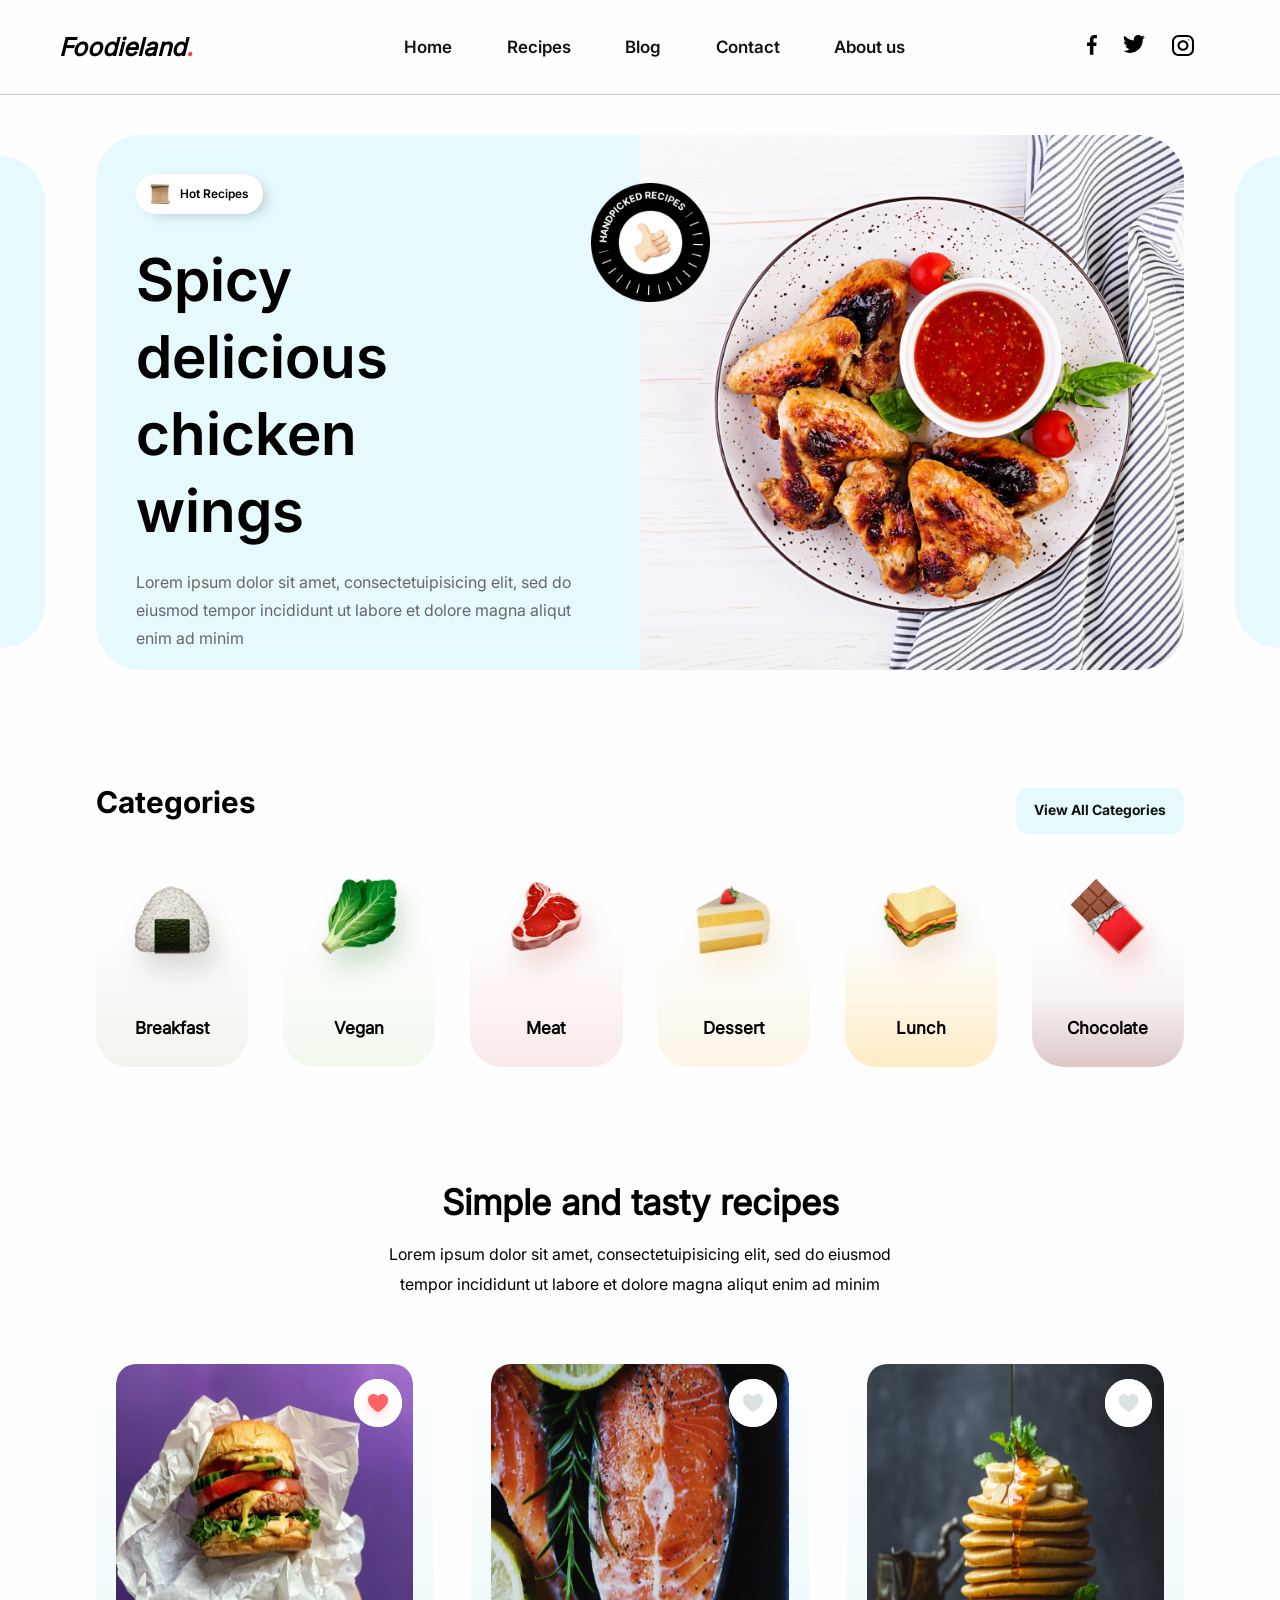
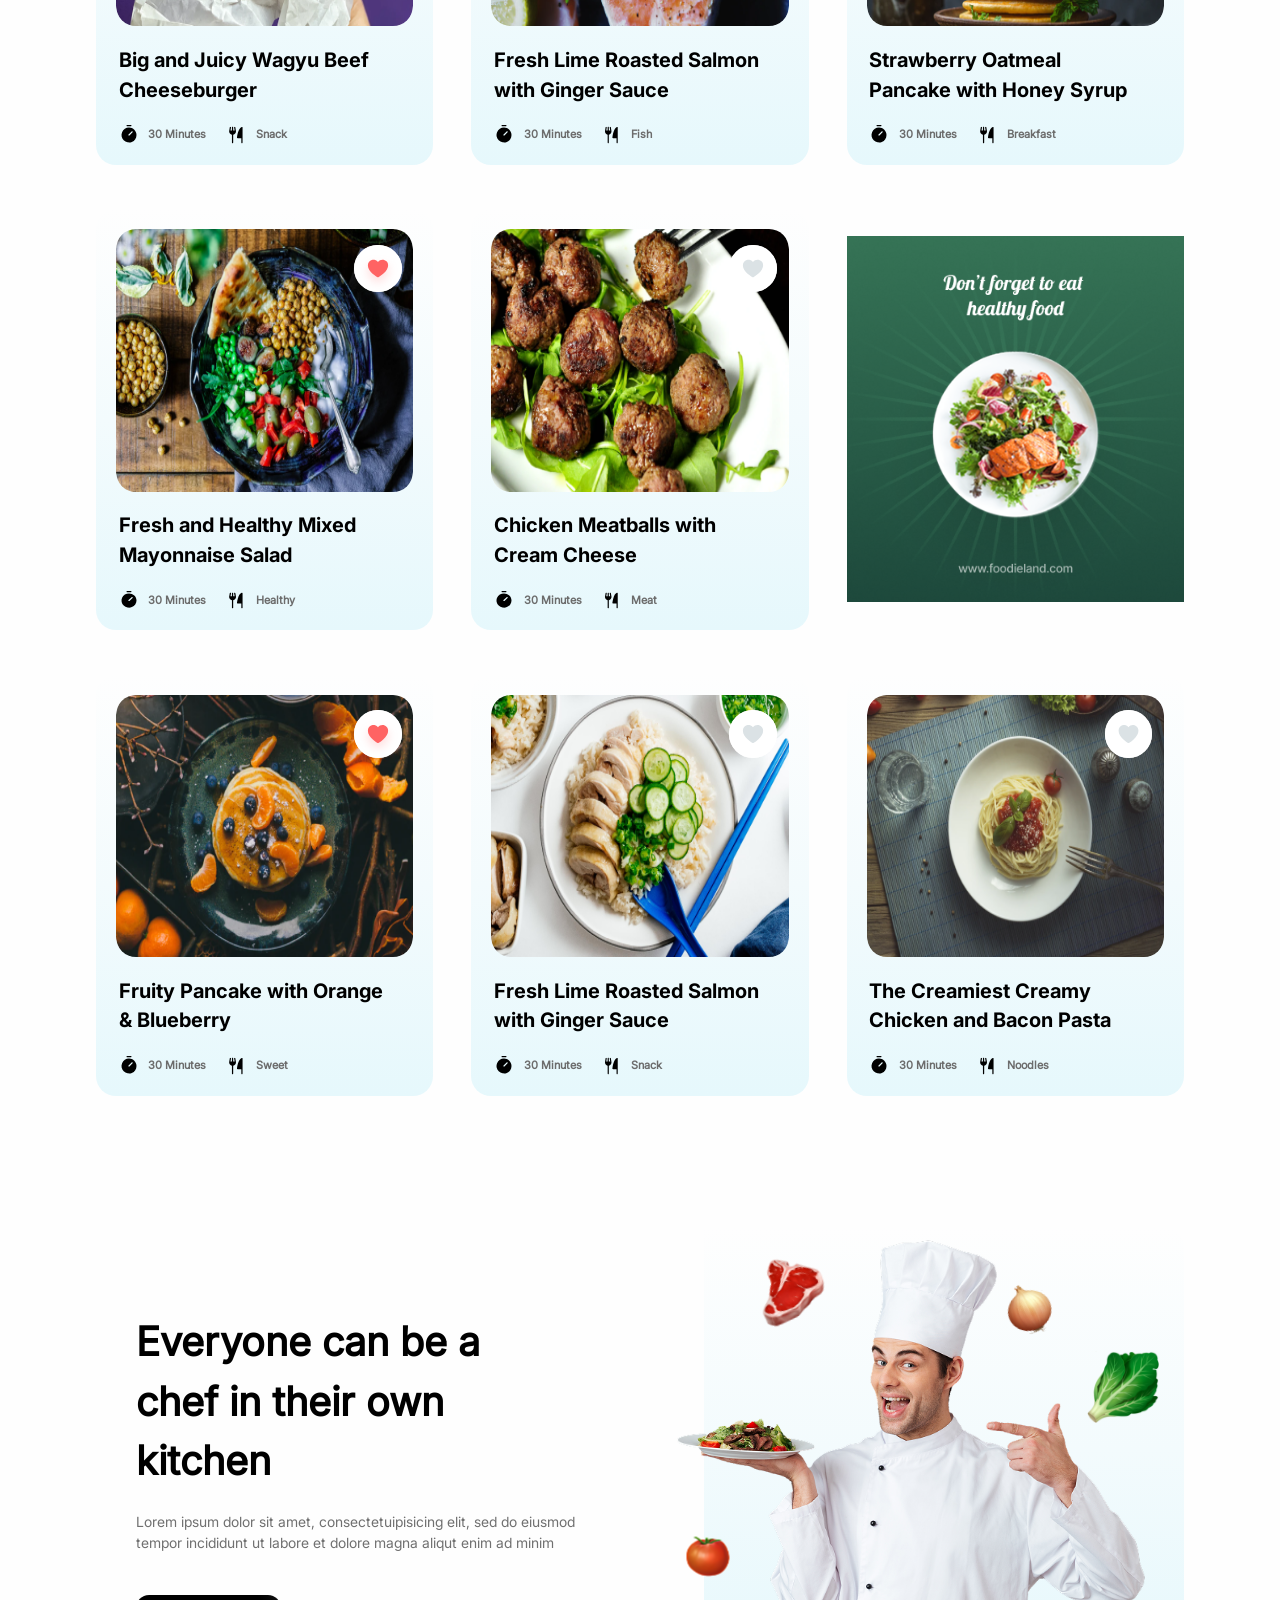
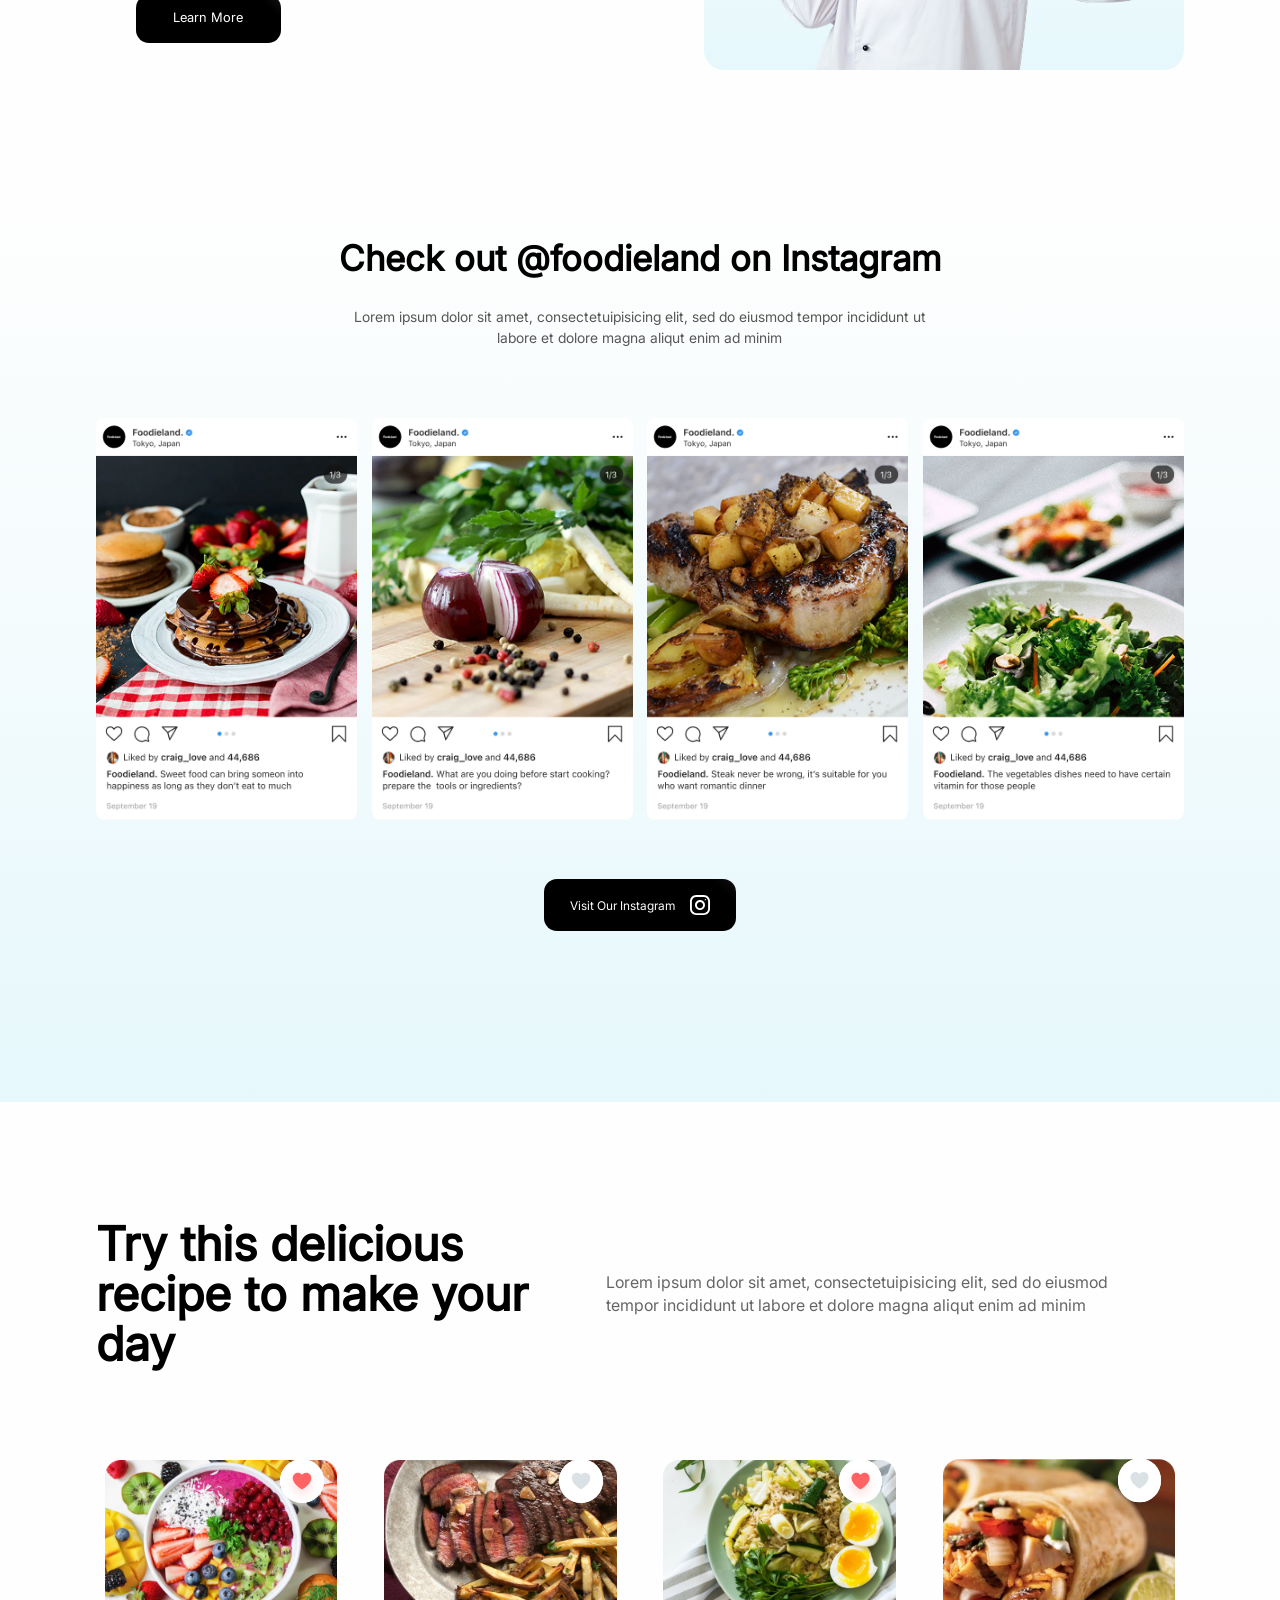
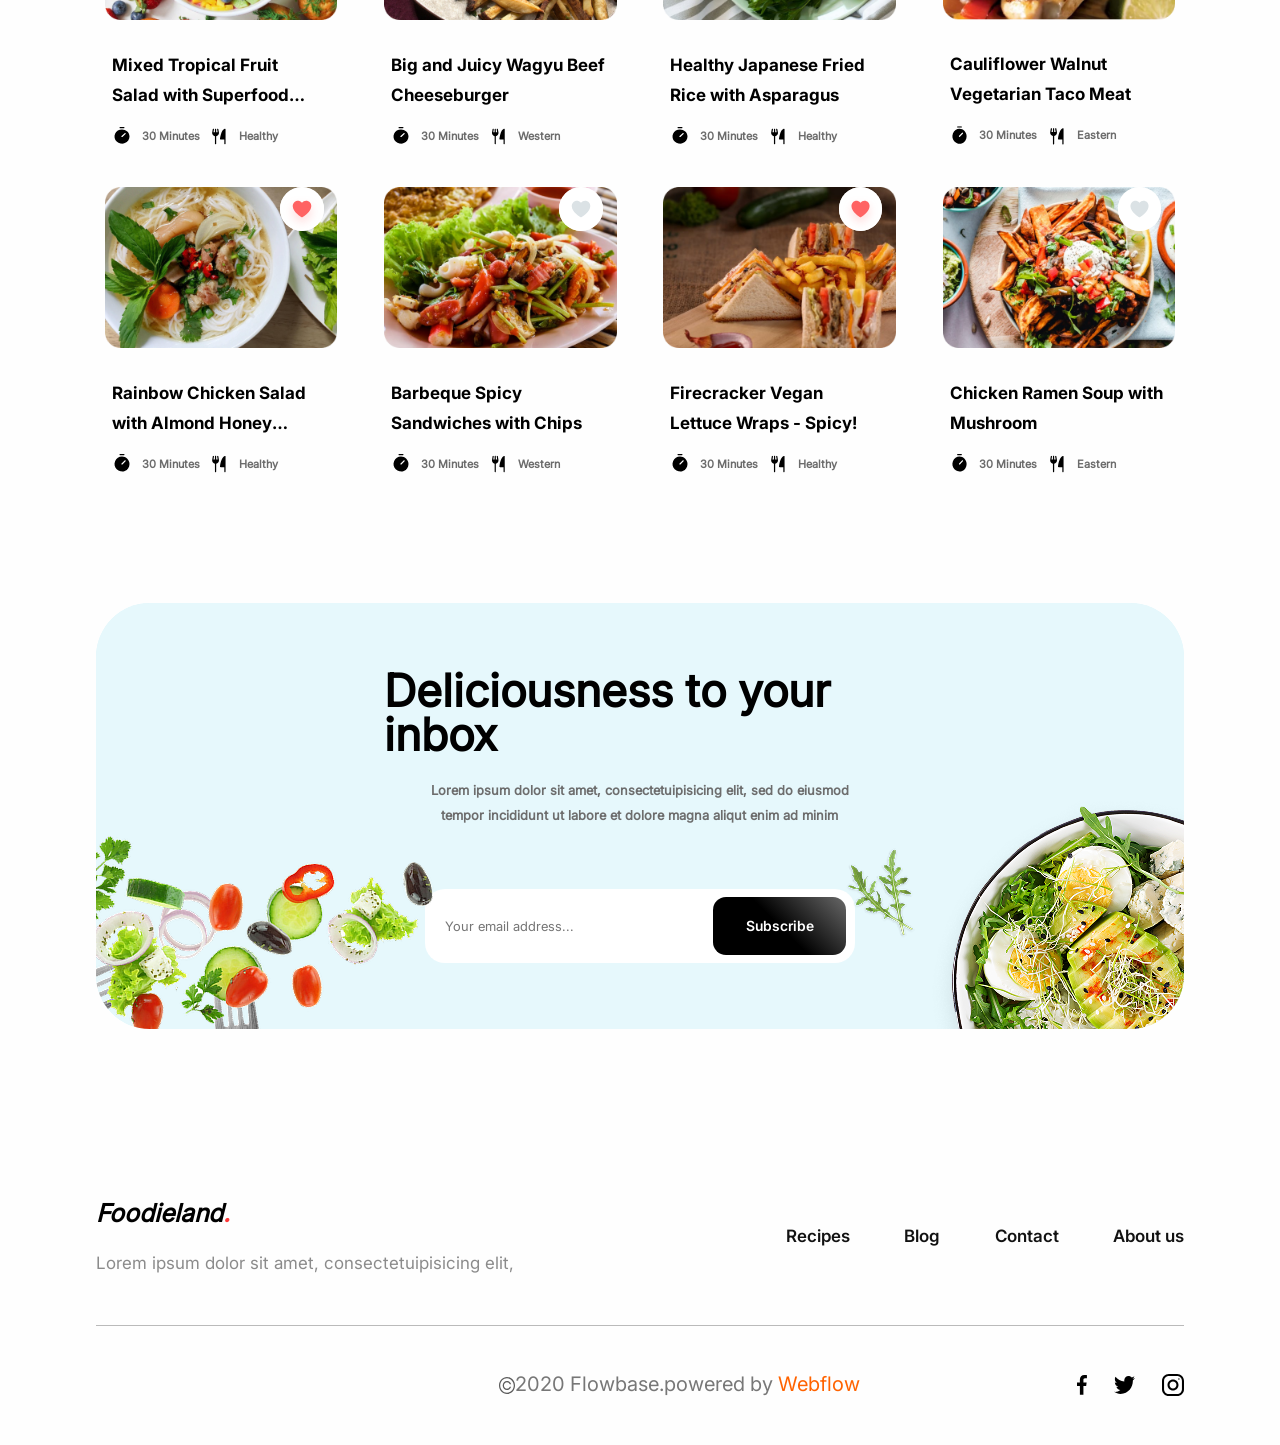
==== html/index.html @ 805e1e88 "first phase was complete" ====
<!DOCTYPE html>
<html lang="en">
<head>
    <meta charset="UTF-8">
    <meta name="viewport" content="width=device-width, initial-scale=1.0">
    <title>Foodieland</title>
    <link rel="stylesheet" href="../css/reset.css">
    <link rel="stylesheet" href="../css/style.css">
</head>
<body>
    <header>
        <span class="logo">
            Foodieland<span>.</span>
        </span>
        <ul class="menu">
            <li class="font-SemiBold">Home</li>
            <li class="font-SemiBold">Recipes</li>
            <li class="font-SemiBold">Blog</li>
            <li class="font-SemiBold">Contact</li>
            <li class="font-SemiBold">About us</li>
        </ul>
        <ul class="social">
            <li><a href="#"><img src="../icons/001-facebook.svg"></a></li>
            <li><a href="#"><img src="../icons/003-twitter.svg"></a></li>
            <li><a href="#"><img src="../icons/004-instagram.svg"></a></li>
        </ul>
    </header>
    <!-- main content -->
     <main class="full-w">
        <!-- slider content -->
        <section class="slider">
            <div class="slider-item"></div>
            <div class="slider-item">
                <div class="left-wrapper">
                    <div class="slider-row-top">
                        <span class="hot-recepies mark font-SemiBold">
                        <img src="../icons/image 14.svg">
                        Hot Recipes
                    </span>
                    <h1 class="slider-title font-SemiBold">
                        Spicy delicious chicken wings
                    </h1>
                    <p class="slider-p">
                        Lorem ipsum dolor sit amet, consectetuipisicing elit, sed do eiusmod 
                        tempor incididunt ut labore et dolore magna aliqut enim ad minim
                    </p>
                    <ul class="mark-row">
                        <li class="mark font-SemiBold">
                            <img src="../icons/Timer.svg">
                            30 Minutes
                            <pre class="font-SemiBold"> : The time required to cook the meal</pre>
                        </li>
                        <li class="mark font-SemiBold">
                            <img src="../icons/ForkKnife.svg">
                            Chicken <pre class="font-SemiBold"> : A delicious dish with easy preparation</pre>
                        </li>
                    </ul>
                    </div>
                    <div class="slider-row-bottom">
                        <div class="author-wrapper">
                            <img src="../icons/Ellipse 2.svg">
                            <ul>
                                <li class="font-SemiBold">John Smith</li>
                                <li>5 March 2022</li>
                            </ul>
                        </div>
                        <button type="button" class="slider-btn">
                            View Recipes
                            <img src="../icons/Play-Button-Circled.svg">
                        </button>
                    </div>
                </div>
                <div class="right-wrapper">
                    <img src="../img/homepage/Mask Group.png" class="slider-image">
                    <img src="../img/homepage/Badge.png" class="slider-badge">
                </div>
            </div>
            <div class="slider-item"></div>
        </section>
        <!-- category section -->
         <section class="category m-t-section with-container">
            <div class="row-title">
                <h2 class="font-Bold">Categories</h2>
                <a href="#" class="view-all font-Bold">View All Categories</a>
            </div>
            <ul class="row-content">
                <li class="category-item">
                    <img src="../img/homepage/image 25.png" class="shadow-1">
                    <h3>Breakfast</h3>
                    <div class="bg bg-1"></div>
                </li>
                <li class="category-item">
                    <img src="../img/homepage/Group 879.png" class="shadow-2">
                    <h3>Vegan</h3>
                    <div class="bg bg-2"></div>
                </li>
                <li class="category-item">
                    <img src="../img/homepage/image 21.png" class="shadow-3">
                    <h3>Meat</h3>
                    <div class="bg bg-3"></div>
                </li>
                <li class="category-item">
                    <img src="../img/homepage/image 22.png" class="shadow-4">
                    <h3>Dessert</h3>
                    <div class="bg bg-4"></div>
                </li>
                <li class="category-item">
                    <img src="../img/homepage/image 23.png" class="shadow-5">
                    <h3>Lunch</h3>
                    <div class="bg bg-5"></div>
                </li>
                <li class="category-item">
                    <img src="../img/homepage/image 24.png" class="shadow-6">
                    <h3>Chocolate</h3>
                    <div class="bg bg-6"></div>
                </li>
            </ul>
         </section>
         <!-- product section 1  -->
        <section class="product-section with-container m-t-section">
            <h2 class="title">Simple and tasty recipes</h2>
            <p class="description">
                Lorem ipsum dolor sit amet, consectetuipisicing elit, sed do eiusmod tempor incididunt ut 
                labore et dolore magna aliqut enim ad minim 
            </p>
            <div class="row-content full-w">
                <div class="item">
                    <div class="img-wrapper">
                        <img class="image" src="../img/homepage/Mask Group1.png" alt="">
                        <span class="like-btn">
                            <img src="../icons/Group 852.svg">
                        </span>
                    </div>
                    <h3 class="item-title font-Bold">
                        Big and Juicy Wagyu Beef Cheeseburger
                    </h3>
                    <ul class="row-details">
                        <li>
                            <img src="../icons/Timer.svg">
                            <h5>30 Minutes</h5>
                        </li>
                        <li>
                            <img src="../icons/ForkKnife.svg">
                            <h5>Snack</h5>
                        </li>
                    </ul>
                </div>
                <div class="item">
                    <div class="img-wrapper">
                        <img class="image" src="../img/homepage/Mask Group (2).png" alt="">
                        <span class="like-btn">
                            <img src="../icons/Group 852 (1).svg">
                        </span>
                    </div>
                    <h3 class="item-title font-Bold">
                        Fresh Lime Roasted Salmon with Ginger Sauce
                    </h3>
                    <ul class="row-details">
                        <li>
                            <img src="../icons/Timer.svg">
                            <h5>30 Minutes</h5>
                        </li>
                        <li>
                            <img src="../icons/ForkKnife.svg">
                            <h5>Fish</h5>
                        </li>
                    </ul>
                </div>
                <div class="item">
                    <div class="img-wrapper">
                        <img class="image" src="../img/homepage/Mask Group (3).png" alt="">
                        <span class="like-btn">
                            <img src="../icons/Group 852 (1).svg">
                        </span>
                    </div>
                    <h3 class="item-title font-Bold">
                        Strawberry Oatmeal Pancake with Honey Syrup
                    </h3>
                    <ul class="row-details">
                        <li>
                            <img src="../icons/Timer.svg">
                            <h5>30 Minutes</h5>
                        </li>
                        <li>
                            <img src="../icons/ForkKnife.svg">
                            <h5>Breakfast</h5>
                        </li>
                    </ul>
                </div>
            </div>
            <div class="row-content full-w">
                <div class="item">
                    <div class="img-wrapper">
                        <img class="image" src="../img/homepage/Mask Group (4).png" alt="">
                        <span class="like-btn">
                            <img src="../icons/Group 852.svg">
                        </span>
                    </div>
                    <h3 class="item-title font-Bold">
                        Fresh and Healthy Mixed Mayonnaise Salad
                    </h3>
                    <ul class="row-details">
                        <li>
                            <img src="../icons/Timer.svg">
                            <h5>30 Minutes</h5>
                        </li>
                        <li>
                            <img src="../icons/ForkKnife.svg">
                            <h5>Healthy</h5>
                        </li>
                    </ul>
                </div>
                <div class="item">
                    <div class="img-wrapper">
                        <img class="image" src="../img/homepage/Mask Group (5).png" alt="">
                        <span class="like-btn">
                            <img src="../icons/Group 852 (1).svg">
                        </span>
                    </div>
                    <h3 class="item-title font-Bold">
                        Chicken Meatballs with Cream Cheese
                    </h3>
                    <ul class="row-details">
                        <li>
                            <img src="../icons/Timer.svg">
                            <h5>30 Minutes</h5>
                        </li>
                        <li>
                            <img src="../icons/ForkKnife.svg">
                            <h5>Meat</h5>
                        </li>
                    </ul>
                </div>
                <div class="item-banner">
                    <img src="../img/homepage/Ads.png">
                </div>
            </div>
            <div class="row-content full-w">
                <div class="item">
                    <div class="img-wrapper">
                        <img class="image" src="../img/homepage/Mask Group (6).png" alt="">
                        <span class="like-btn">
                            <img src="../icons/Group 852.svg">
                        </span>
                    </div>
                    <h3 class="item-title font-Bold">
                        Fruity Pancake with Orange & Blueberry
                    </h3>
                    <ul class="row-details">
                        <li>
                            <img src="../icons/Timer.svg">
                            <h5>30 Minutes</h5>
                        </li>
                        <li>
                            <img src="../icons/ForkKnife.svg">
                            <h5>Sweet</h5>
                        </li>
                    </ul>
                </div>
                <div class="item">
                    <div class="img-wrapper">
                        <img class="image" src="../img/homepage/Mask Group (7).png" alt="">
                        <span class="like-btn">
                            <img src="../icons/Group 852 (1).svg">
                        </span>
                    </div>
                    <h3 class="item-title font-Bold">
                        Fresh Lime Roasted Salmon with Ginger Sauce
                    </h3>
                    <ul class="row-details">
                        <li>
                            <img src="../icons/Timer.svg">
                            <h5>30 Minutes</h5>
                        </li>
                        <li>
                            <img src="../icons/ForkKnife.svg">
                            <h5>Snack</h5>
                        </li>
                    </ul>
                </div>
                <div class="item">
                    <div class="img-wrapper">
                        <img class="image" src="../img/homepage/Mask Group (8).png" alt="">
                        <span class="like-btn">
                            <img src="../icons/Group 852 (1).svg">
                        </span>
                    </div>
                    <h3 class="item-title font-Bold">
                        The Creamiest Creamy Chicken and Bacon Pasta
                    </h3>
                    <ul class="row-details">
                        <li>
                            <img src="../icons/Timer.svg">
                            <h5>30 Minutes</h5>
                        </li>
                        <li>
                            <img src="../icons/ForkKnife.svg">
                            <h5>Noodles</h5>
                        </li>
                    </ul>
                </div>
            </div>
        </section>
        <!-- chief section -->
        <section class="chief-section with-container m-t-section">
            <div class="right-wrapper">
                <div class="color-layer"></div>
                <img class="chief" src="../img/homepage/chief.png">
                <div class="chief-layer">
                    <ul class="images-float">
                        <li>
                            <img src="../img/homepage/float-image-1.svg">
                        </li>
                        <li>
                            <img src="../img/homepage/float-image-2.svg">
                        </li>
                        <li>
                            <img src="../img/homepage/float-image-3.svg">
                        </li>
                        <li>
                            <img src="../img/homepage/float-image-4.svg">
                        </li>
                    </ul>
                </div>
            </div>
            <div class="left-wrapper">
                <h2 class="title">
                    Everyone can be a
                    chef in their own kitchen
                </h2>
                <p class="desc">
                    Lorem ipsum dolor sit amet, consectetuipisicing elit, sed do 
                    eiusmod tempor incididunt ut labore et dolore magna aliqut enim 
                    ad minim 
                </p>
                <a href="#">Learn More</a>
            </div>
        </section>
        <!-- instagram section -->
         <section class="instagram-section full-w m-t-section">
            <h2 class="title">
                Check out @foodieland on Instagram
            </h2>
            <p class="desc">
                Lorem ipsum dolor sit amet, consectetuipisicing elit, sed do eiusmod tempor incididunt ut labore et dolore 
                magna aliqut enim ad minim 
            </p>
            <ul class="social-list with-container">
                <li>
                    <a href="#"><img src="../img/homepage/Post (1).png"></a>
                </li>
                <li>
                    <a href="#"><img src="../img/homepage/Post (2).png"></a>
                </li>
                <li>
                    <a href="#"><img src="../img/homepage/Post (3).png"></a>
                </li>
                <li>
                    <a href="#"><img src="../img/homepage/Post.png"></a>
                </li>
            </ul>
            <button type="button" class="btn-link">
                Visit Our Instagram
                <img src="../icons/004-instagram (1).svg">
            </button>
         </section>
         <!-- like more section -->
         <section class="like-more with-container m-t-section">
            <div class="description-like-more">
                <h2>Try this delicious recipe to make your day</h2>
                <p> Lorem ipsum dolor sit amet, consectetuipisicing elit, sed do eiusmod tempor 
                     incididunt ut labore et dolore magna aliqut enim ad minim</p>
            </div>
            <div class="product-like-more">
                <div class="main-li-layout">
                    <div class="item">
                    <div class="img-wrapper">
                        <img class="image" src="../img/homepage/Mask Group (9).png" alt="">
                        <span class="like-btn">
                            <img src="../icons/Group 852.svg">
                        </span>
                    </div>
                    <h3 class="item-title font-Bold">
                        Mixed Tropical Fruit Salad with Superfood Boosts
                    </h3>
                    <ul class="row-details">
                        <li>
                            <img src="../icons/Timer.svg">
                            <h5>30 Minutes</h5>
                        </li>
                        <li>
                            <img src="../icons/ForkKnife.svg">
                            <h5>Healthy</h5>
                        </li>
                    </ul>
                    </div>
                    <div class="item">
                        <div class="img-wrapper">
                            <img class="image" src="../img/homepage/Mask Group (10).png" alt="">
                            <span class="like-btn">
                                <img src="../icons/Group 852 (1).svg">
                            </span>
                        </div>
                        <h3 class="item-title font-Bold">
                            Big and Juicy Wagyu Beef Cheeseburger
                        </h3>
                        <ul class="row-details">
                            <li>
                                <img src="../icons/Timer.svg">
                                <h5>30 Minutes</h5>
                            </li>
                            <li>
                                <img src="../icons/ForkKnife.svg">
                                <h5>Western</h5>
                            </li>
                        </ul>
                    </div>
                    <div class="item">
                        <div class="img-wrapper">
                            <img class="image" src="../img/homepage/Mask Group (11).png" alt="">
                            <span class="like-btn">
                                <img src="../icons/Group 852.svg">
                            </span>
                        </div>
                        <h3 class="item-title font-Bold">
                            Healthy Japanese Fried Rice with Asparagus
                        </h3>
                        <ul class="row-details">
                            <li>
                                <img src="../icons/Timer.svg">
                                <h5>30 Minutes</h5>
                            </li>
                            <li>
                                <img src="../icons/ForkKnife.svg">
                                <h5>Healthy</h5>
                            </li>
                        </ul>
                    </div>
                    <div class="item">
                        <div class="img-wrapper">
                            <img class="image" src="../img/homepage/Mask Group (12).png" alt="">
                            <span class="like-btn">
                                <img src="../icons/Group 852 (1).svg">
                            </span>
                        </div>
                        <h3 class="item-title font-Bold">
                            Cauliflower Walnut Vegetarian Taco Meat
                        </h3>
                        <ul class="row-details">
                            <li>
                                <img src="../icons/Timer.svg">
                                <h5>30 Minutes</h5>
                            </li>
                            <li>
                                <img src="../icons/ForkKnife.svg">
                                <h5>Eastern</h5>
                            </li>
                        </ul>
                    </div>
                    <!-- //// -->
                     <div class="item">
                    <div class="img-wrapper">
                        <img class="image" src="../img/homepage/Mask Group (13).png" alt="">
                        <span class="like-btn">
                            <img src="../icons/Group 852.svg">
                        </span>
                    </div>
                    <h3 class="item-title font-Bold">
                       Rainbow Chicken Salad with Almond Honey Mustard Dressing
                    </h3>
                    <ul class="row-details">
                        <li>
                            <img src="../icons/Timer.svg">
                            <h5>30 Minutes</h5>
                        </li>
                        <li>
                            <img src="../icons/ForkKnife.svg">
                            <h5>Healthy</h5>
                        </li>
                    </ul>
                    </div>
                    <div class="item">
                        <div class="img-wrapper">
                            <img class="image" src="../img/homepage/Mask Group (14).png" alt="">
                            <span class="like-btn">
                                <img src="../icons/Group 852 (1).svg">
                            </span>
                        </div>
                        <h3 class="item-title font-Bold">
                            Barbeque Spicy Sandwiches with Chips 
                        </h3>
                        <ul class="row-details">
                            <li>
                                <img src="../icons/Timer.svg">
                                <h5>30 Minutes</h5>
                            </li>
                            <li>
                                <img src="../icons/ForkKnife.svg">
                                <h5>Western</h5>
                            </li>
                        </ul>
                    </div>
                    <div class="item">
                        <div class="img-wrapper">
                            <img class="image" src="../img/homepage/Mask Group (15).png" alt="">
                            <span class="like-btn">
                                <img src="../icons/Group 852.svg">
                            </span>
                        </div>
                        <h3 class="item-title font-Bold">
                            Firecracker Vegan Lettuce Wraps - Spicy!
                        </h3>
                        <ul class="row-details">
                            <li>
                                <img src="../icons/Timer.svg">
                                <h5>30 Minutes</h5>
                            </li>
                            <li>
                                <img src="../icons/ForkKnife.svg">
                                <h5>Healthy</h5>
                            </li>
                        </ul>
                    </div>
                    <div class="item">
                        <div class="img-wrapper">
                            <img class="image" src="../img/homepage/Mask Group (16).png" alt="">
                            <span class="like-btn">
                                <img src="../icons/Group 852 (1).svg">
                            </span>
                        </div>
                        <h3 class="item-title font-Bold">
                            Chicken Ramen Soup with Mushroom
                        </h3>
                        <ul class="row-details">
                            <li>
                                <img src="../icons/Timer.svg">
                                <h5>30 Minutes</h5>
                            </li>
                            <li>
                                <img src="../icons/ForkKnife.svg">
                                <h5>Eastern</h5>
                            </li>
                        </ul>
                    </div>
                </div>
            </div>
         </section>
         <section class="email-box m-t-section with-container">
            <div class="layer-2"></div>
            <form class="get-deta no-blur" action="post">
                <h2 class="overlay no-blur">
                    Deliciousness to your inbox
                </h2>
                <h3 class="overlay no-blur">
                    Lorem ipsum dolor sit amet, consectetuipisicing elit, sed do eiusmod tempor 
                    incididunt ut labore et dolore magna aliqut enim ad minim
                </h3>
                <div class="row-input no-blur">
                    <input type="text" placeholder="Your email address..." class="email-input no-blur" name="email-box" id="email-box">
                    <input type="submit"  name=" Subscribe" id="Subscribe" class="email-botton font-SemiBold no-blur" value="Subscribe">
                </div>
            </form>
                <div class="image-wrapper-left">
                    <img src="../img/homepage/salad.png" alt="">
                </div>
                <div class="image-wrapper-right">
                    <img src="../img/homepage/Photo.png" alt="">
                </div>
         </section>
     </main>
     <footer class="footer m-t-section with-container">
        <div class="top-footer">
            <div class="top-left-wrapper">
                <span class="logo">
                    Foodieland<span>.</span>
                </span>
                <h3>
                    Lorem ipsum dolor sit amet, consectetuipisicing elit, 
                </h3>
            </div>
            <div class="top-right-wrapper">
                <ul class="menu-footer">
                    <li class="font-SemiBold">Recipes</li>
                    <li class="font-SemiBold">Blog</li>
                    <li class="font-SemiBold">Contact</li>
                    <li class="font-SemiBold">About us</li>
                </ul>
            </div>
        </div>
        <div class="bottom-footer">
            <div class="left-footer">
                <img src="../icons/copyright.svg" class="copy-right">
                <h3 class="first-p">2020 Flowbase.powered by</h3>
                <h3 class="second-p">Webflow</h3>
            </div>
            <ul class="social-footer">
            <li><a href="#"><img src="../icons/001-facebook.svg"></a></li>
            <li><a href="#"><img src="../icons/003-twitter.svg"></a></li>
            <li><a href="#"><img src="../icons/004-instagram.svg"></a></li>
            </ul>
        </div>
     </footer>
</body>
</html>
---- css/style.css ----
/* global-class  */
.full-w {
    width: 100%;
}

.with-container {
    width: 85%;
}

.with-container-2 {
    width: 90%;
}

.m-t-section {
    margin-top: 12rem;
}

/* header-content  */
header {
    width: 100%;
    padding: 3.5rem 6rem;
    border-bottom: 1px solid #c8c8c8;
    display: flex;
    justify-content: space-between;
}

.logo {
    font-size: 2.5rem;
    font-style: italic;
    font-weight: bold;
}

.logo span {
    color: #ff3939;
}

.menu {
    display: flex;
    padding-top: 0.37rem;
    margin-left: 3rem;
}

.menu li {
    font-size: 1.76rem;
    margin-right: 5.5rem;
    color: #121212;
    transform: translateY(0px);
    transition: all .2s ease;
    cursor: pointer;
}

.menu li:hover {
    transform: translateY(2px);
    color: #df3756;
}

.menu li:last-child{
    margin-right: 0;
}

.social {
    display: flex;
}

.social li {
    margin-right: 2.7rem;
    transform: translateY(0px);
    transition: all .2s ease;
}

.social li:hover {
    transform: translateY(2px)
}

.social li img {
    max-height: 2.2rem;
}

main {
    display: flex;
    flex-direction: column;
    align-items: center;
    margin-top: 4rem;
}

/* slider content  */

.slider {
    display: flex;
    width: 100%;
    overflow: hidden;
    position: relative;
    height: 54rem;
}

.slider-item {
    width: 85%;
    height: 92%;
    background-color: #e6f9fd;
    border-radius: 45px;
    position: absolute;
    top: 4%;
    display: flex;
    overflow: hidden;
}

.slider-item:nth-child(1) {
    left: -81.5%;
}

.slider-item:nth-child(2) {
    left: 0;
    right: 0;
    top: 0;
    margin: auto;
    height: 100%;
}

.slider-item:nth-child(3) {
    right: -81.5%;
}

/* slider right content */

.right-wrapper {
    position: relative;
    width: 50%;
    height: 100%;
}

.slider-image {
    width: 100%;
    height: 100%;
    object-fit: cover;
}

.slider-badge {
    position: absolute;
    left: -9%;
    max-width: 12rem;
    top: 9%;
    transition: transform 1s ease;
    z-index: 2;
}

.slider-badge:hover {
    transform: rotate(360deg);
}

/* left wrapper content */

.slider-row-top {
    display: flex;
    flex-direction: column;
    width: 100%;
    height: fit-content;
}

.left-wrapper {
    width: 50%;
    display: flex;
    flex-direction: column;
    justify-content: space-between;
    padding: 4rem;
}

.hot-recepies {
    background-color: #fff !important;
    box-shadow: 6px 4px 14px -5px rgba(0, 0, 0, 0.26);
}

.mark {
    display: flex;
    padding: 1rem 1.5rem;
    width: fit-content;
    height: auto;
    border-radius: 30px;
    align-items: center;
    font-size: 1.2rem;
    background-color: #dbedf1;
    

}

.mark img {
    max-height: 2rem;
    margin-right: 1rem;
}

.slider-title {
    margin-top: 2.7rem;
    font-size: 6rem;
    max-width: 80%;
    line-height: 7.8rem;
}

.slider-p {
    margin-top: 2rem;
    font-size: 1.6rem;
    max-width: 96%;
    line-height: 2.8rem;
    color: #676767;
}

.mark-row {
    display: flex;
    width: 37%;
    justify-content: space-between;
    margin-top: 2.5rem;
    
}

.mark-row .mark {
    width: 12rem !important;
    margin-right: 1.5rem;
    padding: 0.8rem 1.2rem;
    font-size: 1.12rem;
    color: #4f4f4f;
    white-space: nowrap;
    cursor: pointer;
    transition: all .7s ease;

}

.mark-row .mark:hover {
    padding: 7% 180% 7% 10%;
    color: #ffffff;
    font-size: 1.5rem;
    background-color: #84c5f7;
    margin: 0 1rem;
    box-shadow: 6px 20px 30px -5px rgba(0, 0, 0, 0.26);
}


.mark pre{
  font-size: 0;
  opacity: 0;
  transform: translateY(10px);
  transition: 0.4s ease-out;

}

.mark:hover pre {
  font-size: 1.5rem;
  font-style: italic;
  color: #ffffff;
  height: 100%;
  width: 100%;
  opacity: 1;
  transform: translateY(0);
}

.mark-row .mark img {
    max-height: 1.7rem;
    margin-right: 0.7rem;
}

.slider-row-bottom {
    display: flex;
    justify-content: space-between;
    align-items: center;
    width: 100%;
    height: fit-content;
}

.author-wrapper {
    display: flex;
    align-items: center;
    transition: all .5s ease-out;
}

.author-wrapper:hover {
    scale: 1.1;
    margin-left: 1.5rem;
    background-color: rgb(255, 255, 255,0.5);
    border-radius: 30px;
    padding-right:1.5rem;
    box-shadow: 12px 20px 15px -5px rgba(0, 0, 0, 0.26);
}

.author-wrapper img {
    max-width: 4rem;
    margin-right: 1.5rem;
}

.author-wrapper ul {
    display: flex;
    flex-direction: column;
}

.author-wrapper ul li {
    font-size: 1.23rem;
}

.author-wrapper ul li:nth-child(1) {
    margin-bottom: 0.7rem;
}

.slider-btn {
    display: flex;
    width: fit-content;
    padding: 1.2rem 2.4rem 1.3rem;
    height: fit-content;
    border: none;
    background-color: #000000;
    font-size: 1.1rem;
    color: #e6f9fd;
    align-items: center;
    border-radius: 13px;
    cursor: pointer;
    background: linear-gradient(45deg, #000000, #000000, #bebebe);
    background-size: 200%;
    transform: translateY(0px);
    transition: all .7s ease;
}

.slider-btn:hover {
    scale: 1.25;
    background-position: right;
    box-shadow: 12px 20px 15px -5px rgba(0, 0, 0, 0.26);
}

.slider-btn img {
    max-width: 2rem;
    margin-left: 1.5rem;
}

/* category section */

.category {
    display: flex;
    flex-direction: column;
}

.row-title {
    display: flex;
    justify-content: space-between;
    align-items: center;
}

.row-title h2 {
    font-size: 3rem;
    padding-bottom: 1.6rem;
}

.row-title a {
    display: flex;
    padding: 1.6rem 1.8rem;
    background-color: #e6f9fd;
    border-radius: 12px;
    font-size: 1.4rem;
    color: #121212;
    transition: all .4s ease;
}

.row-content {
    display: flex;
    align-items: center;
    justify-content: space-between;
    margin-top: 4.5rem;
}

.category-item {
    width: 14%;
    border-radius: 32px;
    overflow: hidden;
    display: flex;
    flex-direction: column;
    justify-content: space-between;
    align-items: center;
    padding-bottom: 3rem;
    position: relative;
    height: 19rem;
    transition: all .7s ease;
}

.category-item .bg {
    position: absolute;
    bottom: 0;
    width: 100%;
    height: 70%;
    z-index: 1;
}

.category-item .bg-1 {
    background: linear-gradient(180deg, #fefefe, #f7f8f5, #f1f3ed);
    transition: all 0.7s;
}

.category-item .bg-2 {
    background: linear-gradient(180deg, #fefefe, #f8fcf6, #f1f9ed);
}

.category-item .bg-3 {
    background: linear-gradient(180deg, #fefefe, #fcf4f3, #f9eae9);
}

.category-item .bg-4 {
    background: linear-gradient(180deg, #fefefe, #fdfaf3, #fdf6e8);
}

.category-item .bg-5 {
    background: linear-gradient(180deg, #fefefe, #fff6e4, #ffaa0039);
}

.category-item .bg-6 {
    background: linear-gradient(180deg, #fefefe, #f8f2f2, #65000037);
}

.category-item img {
    max-width: 50%;
    z-index: 2;
}

.category-item h3 {
    font-size: 1.7rem;
    z-index: 2;
}

.shadow-1 {
    filter: drop-shadow(7px 17px 13px #d9dad6);
}

.shadow-2 {
    filter: drop-shadow(7px 17px 13px #cde0ce);
}

.shadow-3 {
    filter: drop-shadow(7px 17px 13px #f3d8d6);
}

.shadow-4 {
    filter: drop-shadow(7px 17px 13px #f9f0de);
}

.shadow-5 {
    filter: drop-shadow(7px 17px 13px #efe6d7);
}

.shadow-6 {
    filter: drop-shadow(7px 17px 13px #f6d2d3);
}

.category-item:hover {
    scale: 1.17;
    border-bottom: rgb(255, 130, 151)000000 solid;
    border-radius: 10px;
    border-width: 5px;
    margin-left: 5%;
    margin-right: 5%;
}

.row-title a:hover{
    color: #83e2ff;
    background-color: #000000c1;
    scale: 1.1;
    border-radius: 25px;
}

/* product section */

.product-section {
    display: flex;
    flex-direction: column;
    align-items: center;
}

.title {
    font-size: 3.5rem;
    margin-bottom: 2rem;
}

.description {
    font-size: 1.6rem;
    max-width: 51%;
    text-align: center;
    line-height: 3rem;
}

.product-section .row-content {
    display: flex;
    align-items: center;
    justify-content: space-between;
}

.product-section .item {
    display: flex;
    flex-direction: column;
    align-items: flex-start;
    padding: 2rem;
    background: linear-gradient(180deg, #fefefe, #f3fbfd, #e6f8fc);
    border-radius: 20px;
    overflow: hidden;
    width: 31%;
    transition: all 0.5s ease-in-out;
}

.product-section .img-wrapper {
    width: 100%;
    height: 26.5rem;
    overflow: hidden;
    border-radius: 20px;
    position: relative;
}

.product-section .img-wrapper .image {
    width: 100%;
    height: 100%;
}

.product-section .like-btn {
    position: absolute;
    top: 6%;
    right: 4%;
    width: 4.8rem;
    height: 4.8rem;
    background-color: #fff;
    border-radius: 50%;
    display: flex;
    justify-content: center;
    align-items: center;
    transition: all .2s ease;
    cursor: pointer;
}

.product-section .like-btn img {
    max-width: 100%;
}

.product-section .item-title {
    max-width: 98%;
    font-size: 2rem;
    padding-right: 7%;
    padding-left: 1%;
    margin-top: 2rem;
    line-height: 3rem;
    margin-bottom: 2rem;
}

.product-section .row-details {
    display: flex;
    align-items: center;
    padding-left: 1%;
}

.product-section .row-details li {
    display: flex;
    align-items: center;
}

.product-section .row-details li:nth-child(1) {
    margin-right: 2rem;
}

.product-section .row-details img {
    max-width: 2rem;
    margin-right: 1rem;
}

.product-section .row-details h5 {
    font-size: 1.14rem;
    color: #6c6c6c;
}

.item-banner {
    width: 31%;
    height: 100%;
    overflow: hidden;
}

.item-banner img {
    width: 100%;
    height: 100%;
    object-fit: cover;
}


.product-section .item:hover {
    scale: 1.1;
    background: linear-gradient(180deg, #fbfeff84, #69b4ff84, #52d7ff84);
    box-shadow: 0 0 25px rgba(0, 255, 200, 0.3);
    transform: translate(0, -2%);
    animation: illumante 2s ease-in-out infinite;
}

@keyframes illumante {
    0% {
        box-shadow: 0 0 25px rgba(0, 255, 200, 0.3);
    }
    50% {
        box-shadow: 0 0 25px rgba(0, 255, 200, 0.7);
    }
    100% {
        box-shadow: 0 0 25px rgba(0, 255, 200, 0.3);
    }
}

.product-section:hover .img-wrapper img {
    filter: blur(3px) brightness(0.5);
    transition: 0.3s;
}

.product-section .item:hover .img-wrapper img {
    filter: blur(0) brightness(1);
}

/* chief-section */
.chief-section {
    display: flex;
    flex-direction: row-reverse;
    align-items: center;
    justify-content: space-between;
}

.chief-section .right-wrapper {
    position: relative;
    width: 49%;
    display: flex;
    justify-content: center;
}

.color-layer {
    position: absolute;
    bottom: 0;
    right: 0;
    width: 90%;
    height: 100%;
    z-index: 1;
    background: linear-gradient(180deg, #fefefe, #f3fbfd, #e6f8fc);
    border-radius: 20px;
    border-top-left-radius: 0;
    border-top-left-radius: 0;
}

.chief-section .right-wrapper .chief {
    max-width: 92%;
    z-index: 2;
    transform: translateX(-2%);
    transition: all .4s ease;
}

.chief-section .right-wrapper:hover .chief {
    transform: translateX(1%);
}

.chief-layer {
    position: absolute;
    width: 100%;
    height: 100%;
    z-index: 3;
}

.chief-section .chief-layer .images-float {
    width: 100%;
    height: 100%;
    position: relative;
}

.chief-section .chief-layer .images-float li {
    position: absolute;
    width: fit-content;
    height: fit-content;
    transform: scale(0.9);
}

.chief-section .chief-layer .images-float li:nth-child(1) {
    top: 27%;
    right: 4%;
}

.chief-section .chief-layer .images-float li:nth-child(2) {
    top: 3%;
    left: 17%;
}

.chief-section .chief-layer .images-float li:nth-child(3) {
    left: 6%;
    bottom: 20%;
}

.chief-section .chief-layer .images-float li:nth-child(4) {
    top: 12%;
    right: 23%;
}

.chief-section .left-wrapper {
    width: 50%;
    display: flex;
    flex-direction: column;
    height: fit-content;
}

.chief-section .left-wrapper .title {
    font-size: 4rem;
    margin-bottom: 2rem;
    max-width: 79%;
    line-height: 6rem;
    white-space: pre-line;
}

.chief-section .left-wrapper .desc {
    max-width: 100%;
    font-size: 1.4rem;
    color: #707070;
    line-height: 2.2rem;
    margin-bottom: 4rem;
}

.chief-section .left-wrapper a {
    display: flex;
    width: fit-content;
    padding: 1.8rem 3.8rem;
    height: fit-content;
    border: none;
    background: linear-gradient(45deg, #000000, #000000, #8a8a8a);
    font-size: 1.3rem;
    color: #ffffff;
    align-items: center;
    border-radius: 13px;
    cursor: pointer;
    background-size: 200%;
    transform: translateY(0px);
    transition: all .6s ease;
}

.chief-section .left-wrapper a:hover {
    scale: 1.2;
    background-position: right;
    box-shadow: 12px 20px 15px -5px rgba(0, 0, 0, 0.26);
}

/* instagram section */

.instagram-section {
    min-height: 100vh;
    background: linear-gradient(180deg, #fefefe, #f3fbfd, #e6f8fc);
    overflow: hidden;
    display: flex;
    flex-direction: column;
    align-items: center;
    padding-top: 4rem;
    padding-bottom: 5rem;
}

.instagram-section .title {
    font-size: 3.5rem;
    margin-bottom: 3rem;
}

.instagram-section .desc {
    max-width: 46%;
    font-size: 1.44rem;
    color: #575757;
    line-height: 2.2rem;
    margin-bottom: 7rem;
    text-align: center;
}

.instagram-section .social-list {
    display: flex;
    align-items: center;
    justify-content: space-between;
    margin-bottom: 6rem;
}

.instagram-section .social-list li {
    width: 24%;
    transition: all .4s ease-in;
}

.instagram-section .social-list li:hover {
    scale: 1.17;
    border-bottom: rgb(0, 98, 255)000000 solid;
    border-radius: 10px;
    border-width: 5px;
    margin-left: 5%;
    margin-right: 5%;
}


.instagram-section .social-list li a {
    width: 100%;
    display: flex;
    justify-content: center;
}

.instagram-section .social-list li a img {
    max-width: 100%;
    border-radius: 8px;
}

.instagram-section .btn-link {
    display: flex;
    width: fit-content;
    padding: 1.6rem 2.6rem;
    height: fit-content;
    border: none;
    background-color: #000000;
    font-size: 1.2rem;
    color: #ffffff;
    align-items: center;
    border-radius: 13px;
    cursor: pointer;
    background: linear-gradient(45deg, #000000, #000000, #888888);
    background-size: 200%;
    transform: translateY(0px);
    transition: all .7s ease;
}

.instagram-section .btn-link:hover {
    scale: 1.2;
    background-position: right;
    box-shadow: 12px 20px 15px -5px rgba(0, 0, 0, 0.26);
}

.instagram-section .btn-link img {
    max-width: 2rem;
    margin-left: 1.5rem;
}

.like-more {
    display: flex;
    flex-direction: column;
    height: fit-content;
    align-items: center;
}

.description-like-more {
    display: flex;
    justify-content: space-between;
    align-items: center;
    width: 100%;
}

.description-like-more h2 {
    font-size: 4.7rem;
    width: 54rem;
    line-height: 5rem;
}

.description-like-more p {
    font-size: 1.6rem;
    width: 57rem;
    line-height: 2.3rem;
    color: #656565;
    margin-right: 4rem;
}

.product-like-more {
    display: flex;
    align-items: center;
    justify-content: space-between;
    margin-top: 6rem;
}

.main-li-layout {
    display: flex;
    width: 100%;
    justify-content: space-between;
    padding: 0;
    flex-wrap: wrap;
    align-items: center;
}

.product-like-more .item {
    display: flex;
    flex-direction: column;
    align-items: flex-start;
    border-radius: 20px;
    overflow: hidden;
    width: 23%;
    transition: all 0.5s ease-in-out;
    padding-bottom: 1rem;
}


.product-like-more .item:nth-child(4n+1) {
    padding-left: 0;
}

.product-like-more .item:nth-child(4n) {
    padding-right: 0;
    margin-bottom: 4rem;
    transform: translateY(1.95rem);
}

.product-like-more .item:last-child {
    margin-bottom: 0;
    transform: translateY(0);
}

.product-like-more .img-wrapper {
    display: flex;
    justify-content: center;
    width: 100%;
    height: 18.5rem;
    overflow: hidden;
    border-radius: 20px;
    position: relative;
}

.product-like-more .image {
    width: 93%;
    height: 100%;
    object-fit: contain;
}

.product-like-more .like-btn {
    position: absolute;
    top: 6%;
    right: 9%;
    width: 4.4rem;
    height: 4.4rem;
    background-color: #fff;
    border-radius: 50%;
    display: flex;
    justify-content: center;
    align-items: center;
    transition: all .2s ease;
    cursor: pointer;
}

.product-like-more .like-btn img {
    max-width: 100%;
}

.product-like-more .item-title {
    max-width: 93%;
    font-size: 1.7rem;
    margin-top: 2rem;
    line-height: 3rem;
    margin-bottom: 1.6rem;
    padding-left: 1.6rem;
    -webkit-box-orient: vertical;
    -webkit-line-clamp: 2;
    overflow: hidden;
    text-overflow: ellipsis;
    display: -webkit-box;
}

.product-like-more .row-details {
    display: flex;
    align-items: center;
    padding: 0;
    width: 70% !important;
    padding-left: 1.6rem;
}

.product-like-more .row-details li {
    display: flex;
    align-items: center;
}

.product-like-more .row-details li:first-of-type {
    margin-right: 1rem;
}

.product-like-more .row-details img {
    max-width: 2rem;
    margin-right: 1rem;
}

.product-like-more .row-details h5 {
    font-size: 1.14rem;
    color: #6c6c6c;
    white-space: nowrap;
}


.product-like-more .item:hover {
    background: linear-gradient(180deg, #fefefe, #d4fffb9e, #9bfff59e);
    margin-bottom: 4rem;
    padding-bottom: 3rem;
}



.product-like-more:hover .img-wrapper img {
    filter: blur(3px) brightness(0.5);
    transition: 0.3s;
}

.product-like-more .item:hover .img-wrapper img {
    filter: blur(0) brightness(1);
}

.email-box {
    display: flex;
    align-items: center;
    justify-content: center;
    overflow: hidden;
    position: relative;
    background-color: #e6f8fc;
    border-radius: 54px;
    height: 43rem;
    transition: all 0.8s ease-in;
}

.layer-2 {
    display: flex;
    width: 100%;
    height: 100%;
    background-color: #e6f8fc;
    align-items: center;
    justify-content: center;
    border: 0;
    position: absolute;
}

.email-box:hover * {
    filter: blur(10px);
    transition: all 0.8s ease-in-out;
}

.email-box:hover .no-blur {
    filter: none;
}

.overlay {
    z-index: 2;
}

.get-deta {
    display: flex;
    flex-direction: column;
    max-width: 47%;
    align-items: center;
}

.email-box h2 {
    font-size: 4.5rem;
    margin-bottom: 2rem;
    z-index: 3;
}

.get-deta h3 {
    font-size: 1.35rem;
    line-height: 2.6rem;
    margin-bottom: 6rem;
    text-align: center;
    color: #6d6d6d;
    max-width: 90%;
}

.image-wrapper-left {
    position: absolute;
    left: 0%;
    bottom: -1%;
}

.image-wrapper-right {
    position: absolute;
    right: 0%;
    bottom: -1%;
}

.row-input {
    position: relative;
    width: 84%;
    height: 7.5rem;
    display: flex;
    align-items: center;
    position: relative;
    overflow: hidden;
    border-radius: 20px;
    transition: all .3s ease;
    border-left: 0;
}

.row-input::after {
    content: "";
    width: 0%;
    height: 3px;
    background-color: #7792c7;
    position: absolute;
    display: block;
    bottom: 0;
    left: 0;
    right: 0;
    margin: auto;
    opacity: 0;
    border-radius: 20px;
    transition: all 0.5s ease;
}

.row-input:hover:after {
    width: 20%;
    opacity: 1;
}

.email-input {
    position: relative;
    width: 100%;
    height: 100%;
    border: none;
    padding-left: 2rem;
}

.email-botton {
    position: absolute;
    right: 2%;
    width: 31%;
    height: 78%;
    border: none;
    border-radius: 13px;
    font-size: 1.4rem;
    color: #fff;
    background: linear-gradient(45deg, #000000, #000000, #686868);
    cursor: pointer;
    transition: all .5s ease;
}

.email-botton:hover {
    scale: 0.9;
    background-position: right;
    box-shadow: 10px 10px 10px -6px rgba(0, 0, 0, 0.26);
}

.footer {
    display: flex;
    flex-direction: column;
    height: 30rem;
    width: 85%;
}

.top-footer {
    display: flex;
    height: 60%;
    justify-content: space-between;
    border-bottom: 1px solid #bababa;
    width: 100%;
    align-items: center;
}

.top-left-wrapper {
    display: flex;
    flex-direction: column;
    justify-content: space-between;
    align-items: flex-start;
    width: 50%;
    height: 40%;
}

.top-left-wrapper h3 {
    font-size: 1.7rem;
    color: #8b8b8b;
    font-weight: 100;
}

.top-right-wrapper {
    display: flex;
    width: 50%;
    height: 100%;
    align-items: center;
    justify-content: flex-end;
}

.menu-footer {
    display: flex;
}

.menu-footer li {
    font-size: 1.76rem;
    margin-right: 5.5rem;
    color: #121212;
    transform: translateY(0px);
    transition: all .2s ease;
    cursor: pointer;
}

.menu-footer li:hover {
    transform: translateY(2px);
    color: #df3756;
}

.menu-footer li:last-child{
    margin-right: 0;
}

.bottom-footer {
    display: flex;
    justify-content: space-between;
    color: #777;
    width: 63%;
    align-self: end;
    height: 40%;
    align-items: center;
}

.bottom-footer .left-footer {
    display: flex;
    align-items: center;
}

.bottom-footer img {
    max-width: 2.2rem;
}

.first-p {
    font-size: 2rem;
    font-weight: 100;
    white-space: nowrap;
}

.second-p {
    font-size: 2rem;
    font-weight: 100;
    color: #ff6300;
    padding-left: 0.5rem;
}

.copy-right {
    max-height: 1.7rem !important;
}

.social-footer {
    display: flex;
    align-items: center;
}

.social-footer li {
    margin-right: 2.7rem;
    transform: translateY(0px);
    transition: all .2s ease;
}

.social-footer li:nth-child(3) {
    margin-right: 0;
}

.social-footer li:hover {
    transform: translateY(2px)
}

.social-footer li img {
    max-height: 2.2rem;
}

/* recipes details page content */
.main-top {
    display: flex;
    justify-content: space-between;
    align-items: center;
}

.main-top .left-wrapper {
    width: 50%;
    display: flex;
    flex-direction: column;
    justify-content: space-between;
    padding: 4rem 0;
}

.main-top .title {
    font-size: 5.5rem;
    margin-bottom: 5rem;
    white-space: nowrap;
}

.main-top .right-wrapper {
    width: fit-content;
    height: fit-content;
    display: flex;
    align-items: center;
}

.main-top .right-wrapper li {
    display: flex;
    flex-direction: column;
}

.main-top .right-wrapper li:first-of-type {
    margin-right: 2.2rem;
}

.main-top .right-wrapper li div {
    display: flex;
    justify-content: center;
    align-items: center;
    width: 6.5rem;
    height: 6.5rem;
    background: #e6f9fd;
    border-radius: 50%;
    transition: all 0.5s ease;
}

.main-top .right-wrapper li div:hover {
    background: #00d1abd8;
    scale: 1.1;
    border-radius: 30%;
    border: 1.5px dashed;
}

.main-top .right-wrapper li div img {
    max-width: 2.1rem;
}

.main-top .right-wrapper li span {
    font-size: 1.1rem;
    text-align: center;
    margin-top: 1rem;
}

.health-details {
    display: flex;
    align-items: center;
    width: fit-content;
}

.health-details > li {
    border-right: 1px solid #b2b2b261;
    border-width: 2px;
    padding: 0 2rem;
    height: 4rem;
    display: flex;
    align-items: center;
}

.health-details > li:nth-child(1) {
    padding-left: 0;
}

.health-details > li:last-of-type {
    border: none;
}

.main-top .author-wrapper:hover {
    scale: 1;
    box-shadow: none;
    background-color: none;
    border-radius: none;
}

.main-top .author-wrapper ul li {
    font-size: 1.15rem;
}

/* video section content */

.video-section {
    display: flex;
    justify-content: space-between;
    align-items: flex-start;
    flex-wrap: wrap;
}

.video-box {
    width: 65%;
    height: 56rem;
    overflow: hidden;
    border-radius: 30px;
    position: relative;
    display: flex;
    justify-content: center;
    align-items: center;
    transition: all 0.5s ease-in-out;
}

.video-cover {
    width: 100%;
    height: 100%;
    object-fit: cover;
}

.play-btn {
    position: absolute;
    width: 10rem;
    height: 10rem;
    display: flex;
    justify-content: center;
    align-items: center;
    border-radius: 50%;
    background: rgba(255, 255, 255, 0.67);
    backdrop-filter: blur(4px);
    transition: all 0.65s ease-in;
}

.play-btn:hover {
    background: rgba(255, 255, 255, 0.7);
    rotate: 360deg;
}

.video-box:hover img {
    filter: brightness(0.4);
}

.play-icon {
    max-width: 40%;
}

.video-details {
    width: 31%;
    background-color: #E7FAFE;
    border-radius: 20px;
    padding: 4rem 3rem 3rem;
    height: stretch;
    display: flex;
    flex-direction: column;
    justify-content: space-between;
    align-items: center;
}

.video-details .top-content {
    display: flex;
    width: 100%;
    flex-direction: column;
}

.video-details .details-title {
    font-size: 2.5rem;
}

.video-details .details-list {
    display: flex;
    flex-direction: column;
    margin-top: 3.5rem;
}

.video-details .details-list li {
    display: flex;
    align-items: center;
    justify-content: space-between;
    padding-bottom: 1.6rem;
    border-bottom: 2px solid #e4e4e4;
    transition: all 0.5s ease-in-out;
}

.video-details .details-list li:hover {
   color: #ffaa00;
   scale: 1.1;
   padding-bottom: 5%;
    border-bottom: 1px solid #6190ff;
}

.video-details .details-list li:not(:last-of-type) {
    margin-bottom: 2rem;
}

.video-details .details-list li h3 {
    font-size: 1.4rem;
    color: #8d8d8d;
}

.video-details .details-list li h4 {
    font-size: 1.6rem;
}

.details-description {
    font-size: 1.4rem;
    text-align: center;
    line-height: 2.5rem;
    color: #888888;
    width: 94%;
    white-space: pre-line;
}

.video-description {
    font-size: 1.4rem;
    text-align: justify;
    line-height: 2.9rem;
    color: #3d3d3d;
    width: 99%;
    margin: auto;
    margin-top: 4rem;
}

/* Ingredients section */

.ingredients-section {
    display: flex;
    align-items: flex-start;
    justify-content: space-between;
    margin-top: 5rem;
}

.send-deta-ingredients-wrappper {
    width: 65%;
    display: flex;
    flex-direction: column;
}

.send-deta-ingredients {
    width: 100%;
    display: flex;
    flex-direction: column;
}

.send-deta-ingredients:first-of-type {
    margin-bottom: 5rem;
}

.send-deta-ingredients:last-of-type {
    margin-top: 8rem;
}

.ingredients-title {
    font-size: 3.2rem;
    margin-bottom: 3rem;
}

.ingredients-subtitle {
    font-size: 1.9rem;
    margin-bottom: 4rem;
    color: #252525;
}

.send-deta-ingredients ul {
    display: flex;
    flex-direction: column;
}

.send-deta-ingredients li {
    display: flex;
    flex-direction: column;
    align-items: center;
    padding-bottom: 3rem;
    border-bottom: 2px solid #eaeaea;
    width: 100%;
}

.send-deta-ingredients li:not(:last-of-type) {
    margin-bottom: 3rem;
}

.send-deta-ingredients li .ingredients-top {
    display: flex;
    align-items: center;
    height: fit-content;
    width: 100%;
    transition: all 0.5s ease-out;
}

.send-deta-ingredients li:hover .ingredients-top {
    margin-left: 13rem;
    scale: 1.1;
    cursor: pointer;
}

.send-deta-ingredients li .mark-wrapper {
    width: 2.2rem;
    height: 2.2rem;
    border-radius: 50%;
    position: relative;
    overflow: hidden;
    border: 1px solid #000000;
}

.send-deta-ingredients li .mark-wrapper input {
    transform: scale(3);
    position: absolute;
    right: 3px;
    top: 6px;
    cursor: pointer;
}

.send-deta-ingredients li .mark {
    width: 100%;
    height: 100%;
    position: absolute;
    justify-content: center;
    align-items: center;
    background-color: #000000;
    display: none;
}

.send-deta-ingredients li .mark img {
    max-width: 1rem;
    opacity: 0;
}

.send-deta-ingredients li .mark.active {
    display: flex;
}

.send-deta-ingredients li .mark.active img {
    opacity: 1;
}

.send-deta-ingredients li label {
    font-size: 1.6rem;
    margin-left: 1rem;
}

.send-deta-ingredients li label.active {
    text-decoration: line-through;
    opacity: 0.3;
}

.send-deta-ingredients li .ingredients-content {
    display: flex;
    flex-direction: column;
    height: fit-content;
    width: 93%;
    margin-top: 2.5rem;
}

.send-deta-ingredients li .ingredients-content img {
    margin-bottom: 4rem;
    max-width: 100%;
}

.send-deta-ingredients li .ingredients-content p {
    font-size: 1.5rem;
    line-height: 2.8rem;
    color: #656565;
}

.send-deta-ingredients li .ingredients-content p:not(:last-of-type) {
    margin-bottom: 4rem;
}

.like-more-title {
    font-size: 3.5rem;
    margin-bottom: 3rem;
}

/* other recipe item */
.other-recipe {
    width: 31%;
    position: sticky;
    top: 2rem;
}

.other-recipe-title {
    font-size: 2.8rem;
    margin-bottom: 3rem;
}

.other-recipe-item {
    display: flex;
    justify-content: space-between;
    margin-bottom: 1.4rem;
    transition: all 0.6s ease-in-out;
}

.other-recipe-item:hover {
    transform: perspective(500px) rotateY(30deg) translateY(0px);
    background: linear-gradient(135deg, #fbfeff 0%, #d6e7ff 100%);
    padding-left: 5%;
    border-radius: 5px 10px 10px 5px;
    box-shadow: 
        0 0 25px rgba(0, 210, 255, .7),
        0 0 45px rgba(58, 123, 213, .4);
}

.other-recipe-item:last-child {
    margin-bottom: 0;
}

.other-recipe-item .image-wrapper {
    display: flex;
    align-items: center;
    width: 40%;
    height: 13.1rem;
    overflow: hidden;
    border-radius: 35px;
}

.other-recipe-item .image-wrapper img {
    width: 100%;
    height: 100%;
    object-fit: contain;
}

.recipe-item-detail {
    width: 60%;
    display: flex;
    flex-direction: column;
    padding: 1.8rem 0 2.3rem 2.5rem;
    justify-content: space-between;
}

.recipe-item-title {
    font-size: 1.9rem;
    line-height: 2.8rem;
}

.recipe-item-author {
    font-size: 1.4rem;
    color: #8a8a8a;
    font-weight: 100;
}

.other-recipe > img {
    max-width: 100%;
}

/* Blog & Article */
.blog-main {
    display: flex;
    flex-direction: column;
    align-items: center;
    margin-bottom: 2rem;
    width: 80%;
    padding-top: 3rem;
}

.blog-main .title {
    font-size: 5.5rem;
    color: #121212;
    margin-bottom: 3.5rem;
}

.blog-main .subtitle {
    font-size: 1.45rem;
    color: #121212;
    margin-bottom: 6.5rem;
    opacity: 0.45;
    max-width: 60%;
}

.blog-main .row-input {
    border: 1px solid #dedede;
    width: 51%;
    height: 7.5rem;
    transition: all 0.7s ease-in-out;
}

.blog-main .row-input .email-botton {
    width: 26%;
    height: 78%;
}

/* blog item content */
.blog-item-wrapper {
    display: flex;
    flex-direction: column;
    align-items: center;
}

.blog-item {
    display: flex;
    justify-content: space-between;
    align-items: center;
    width: 100%;
    height: fit-content;
    margin-bottom: 2rem;
    border-radius: 20px;
    transition: all 0.5s ease-in-out;
}

.blog-item:hover {
    scale: 1.05;
    background: linear-gradient(90deg,#f5f9ff 0%,#e6efff 30%,#d3dff2 55%,#eaf1ff 80%,#c9d7ea 100%);
}

.blog-item:hover .blog-item-img{
    filter: brightness(0.7) blur(0.75px);
    scale: 0.9;
}


.blog-item:not(:last-of-type) {
    margin-bottom: 3.5rem;
}

.blog-item-img {
    display: flex;
    justify-content: center;
    align-items: center;
    width: 44%;
    overflow: hidden;
    border-radius: 20px;
    transition: all 0.5s ease-in-out;
}

.blog-item-img img {
    max-width: 100%;
}

.blog-item-content {
    display: flex;
    flex-direction: column;
    padding: 1.4rem 0;
    padding-left: 3.5rem;
    justify-content: space-between;
    height: stretch;
}

.blog-item-content .top-content {
    display: flex;
    flex-direction: column;
}

.blog-item-content .title {
    font-size: 2.2rem;
    margin-bottom: 1.6rem;
}

.blog-item-content .description {
    font-size: 1.45rem;
    max-width: 100%;
    text-align: left;
    line-height: 3rem;
    font-weight: 500;
    opacity: 0.6;
}

.blog-item-details {
    display: flex;
    align-items: center;
}

.blog-item-details li {
    display: flex;
    align-items: center;
    padding: 1rem 0;
}

.blog-item-details li:last-of-type {
    margin-left: 2rem;
    padding-left: 1.6rem;
    border-left: 1px solid #c7c7c7;
}

.blog-item-details li img {
    max-width: 28%;
    margin-right: 1.4rem;
}

.blog-item-details li h5 {
    font-size: 1.5rem;
}

.blog-item-details li:last-of-type h5 {
    font-size: 1.3rem;
    opacity: 0.5;
    font-weight: 500;
}

/* blog pagination */
.blog-pagination {
    display: flex;
    align-items: center;
    justify-content: center;
    max-width: 50%;
    margin-top: 3rem;
}

.blog-pagination ul {
    display: flex;
    align-items: center;
    width: fit-content;
}

.blog-pagination ul li {
    width: 5rem;
    height: 5rem;
    border: 1px solid #d1d1d1;
    border-radius: 12px;
    overflow: hidden;
    transition: all 0.5s ease-in-out;
}

.blog-pagination ul li:hover {
    scale: 1.1;
}

.blog-pagination ul li:not(:last-of-type) {
    margin-right: 1.2rem;
}

.blog-pagination ul li a {
    display: flex;
    align-items: center;
    justify-content: center;
    width: 100%;
    height: 100%;
    background-color: #fff;
    color: #000000;
    font-size: 1.4rem;
}

.blog-pagination ul li.active a {
    background-color: #000000;
    color: #fff;
}

.blog-pagination ul li a img {
    max-width: 10%;
    opacity: 0.7;
}
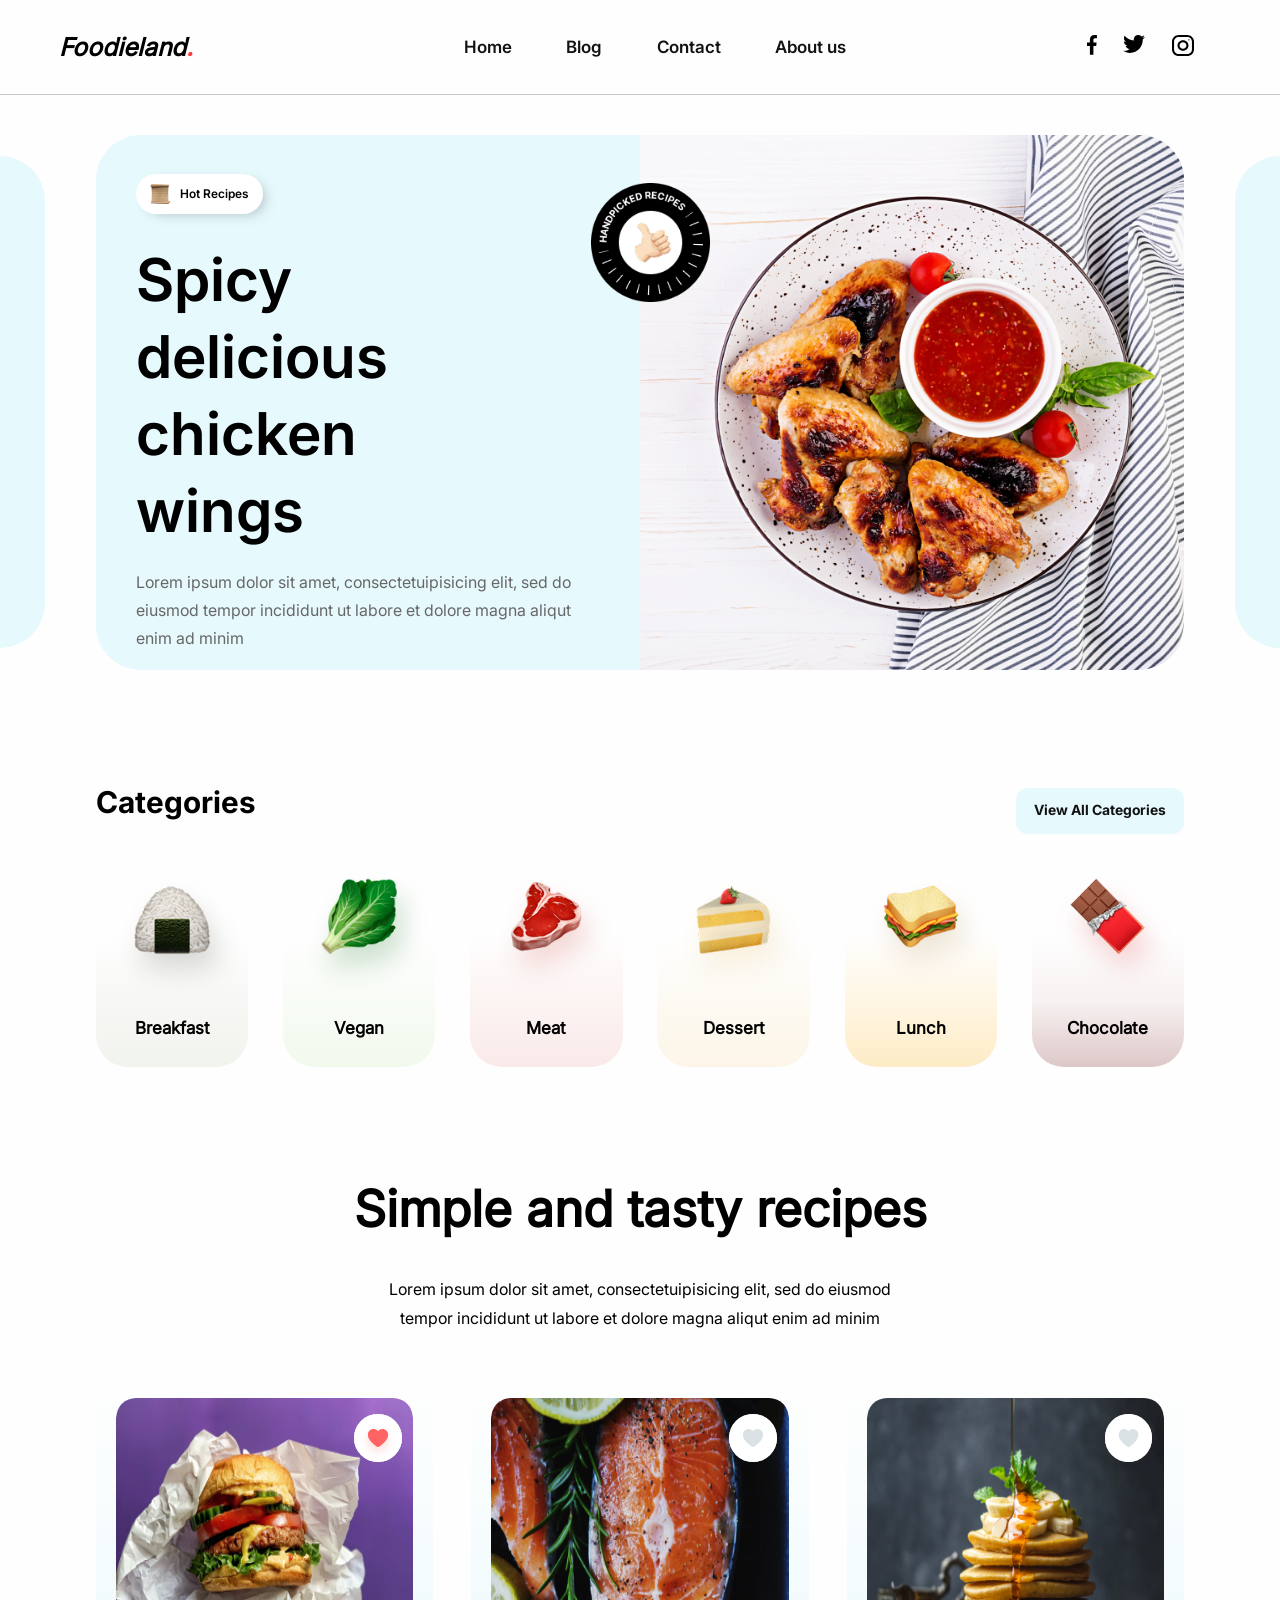
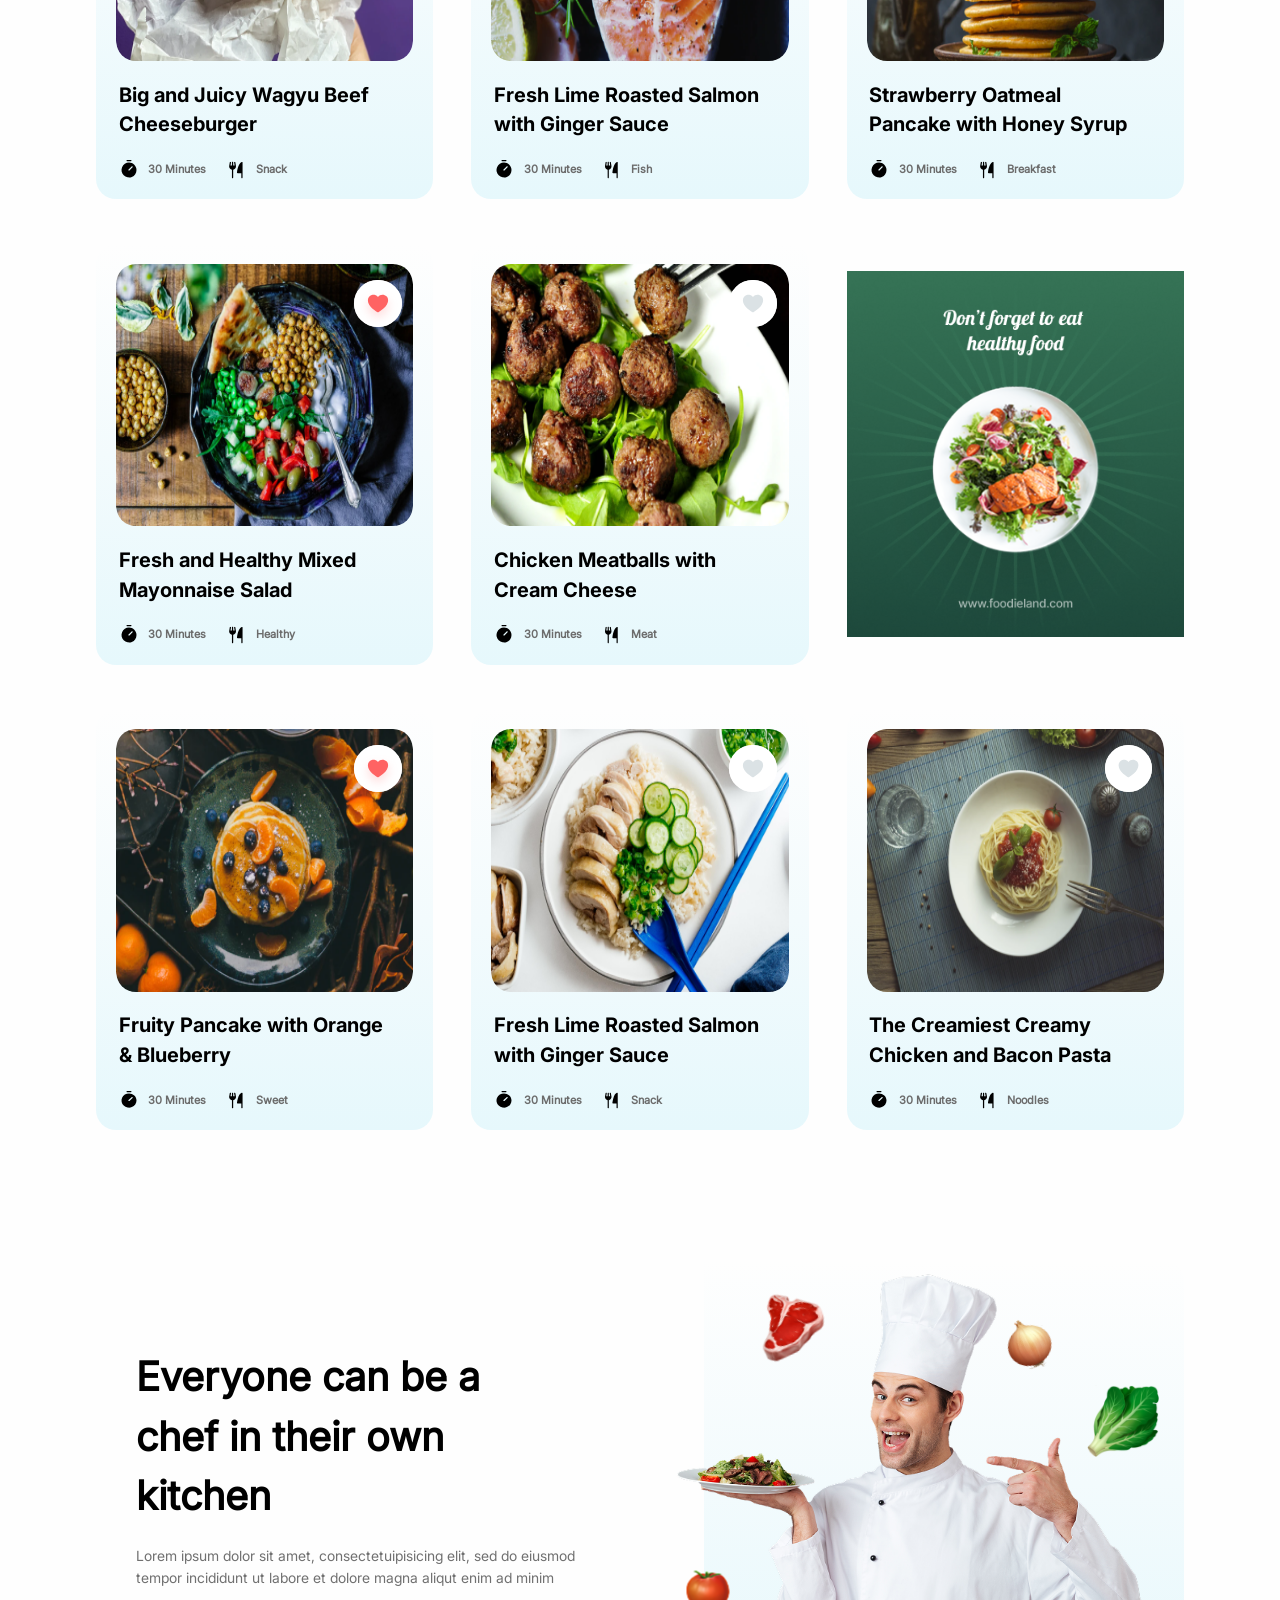
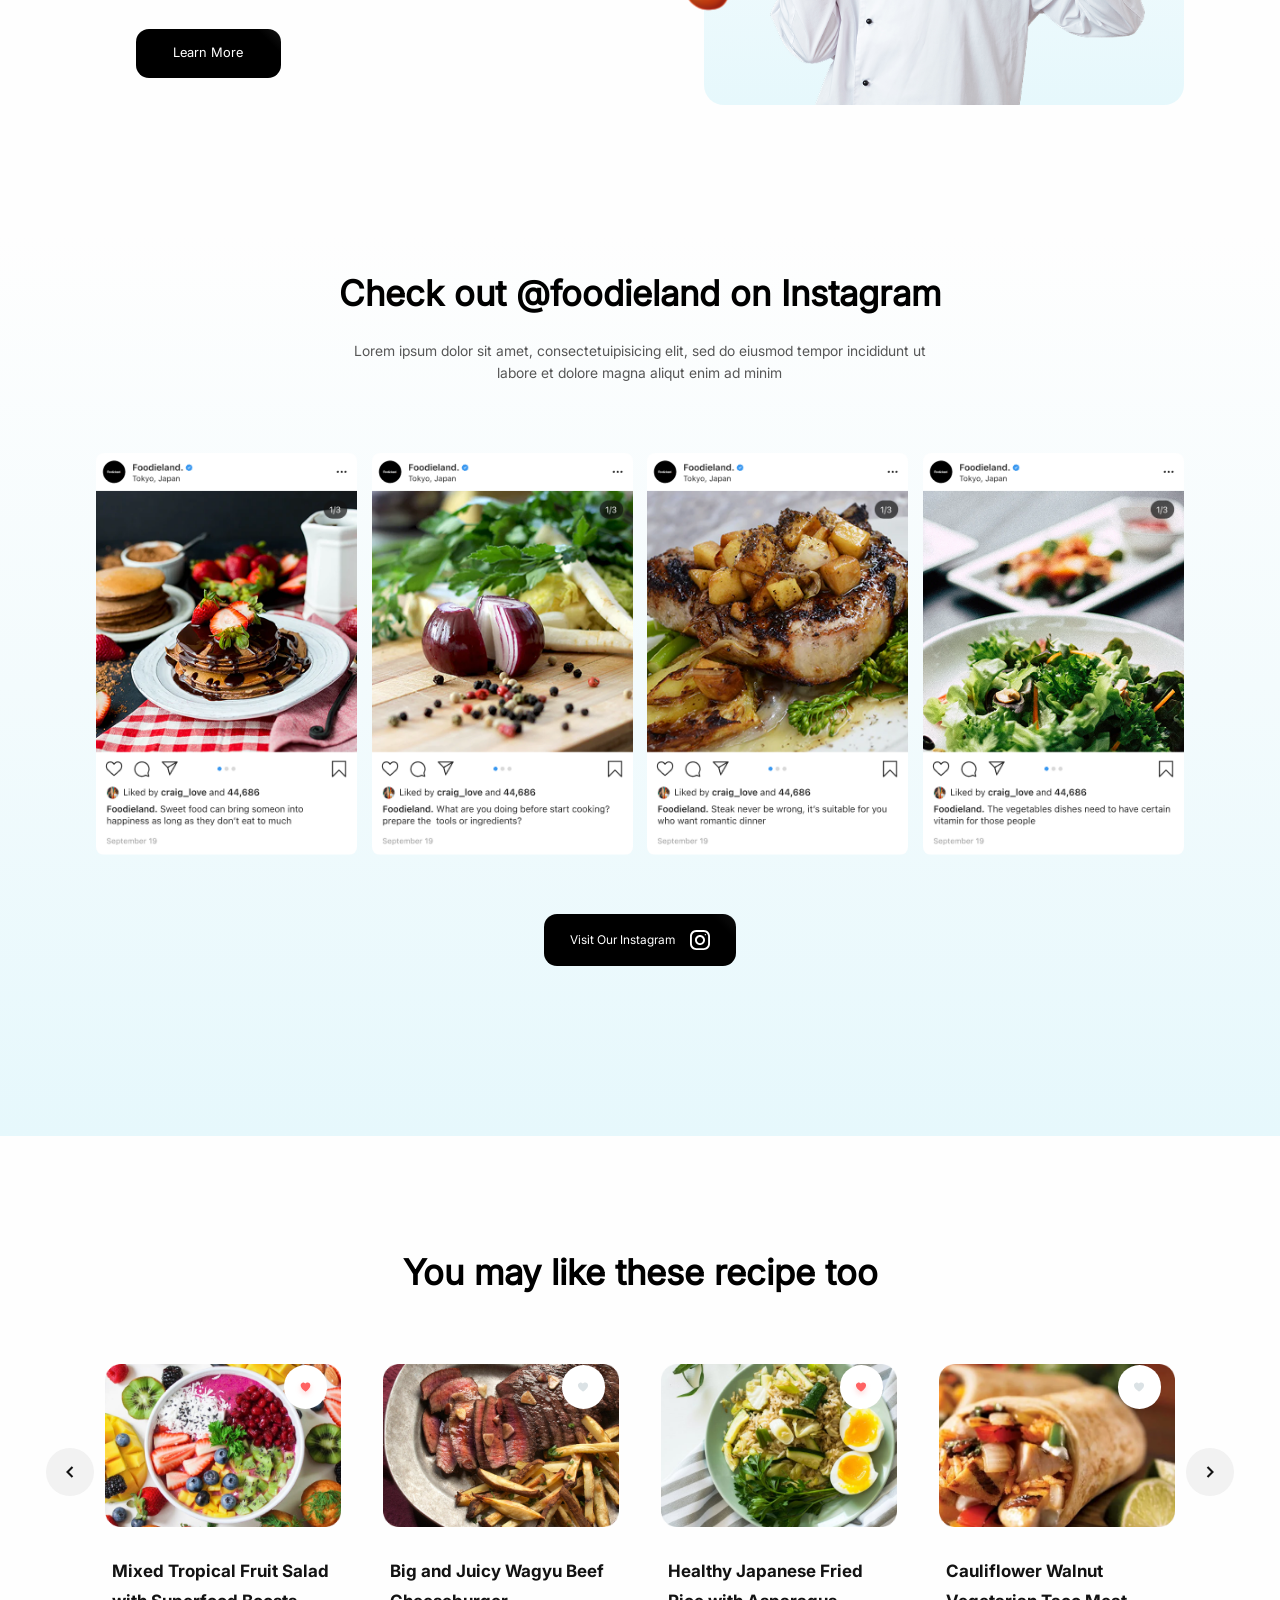
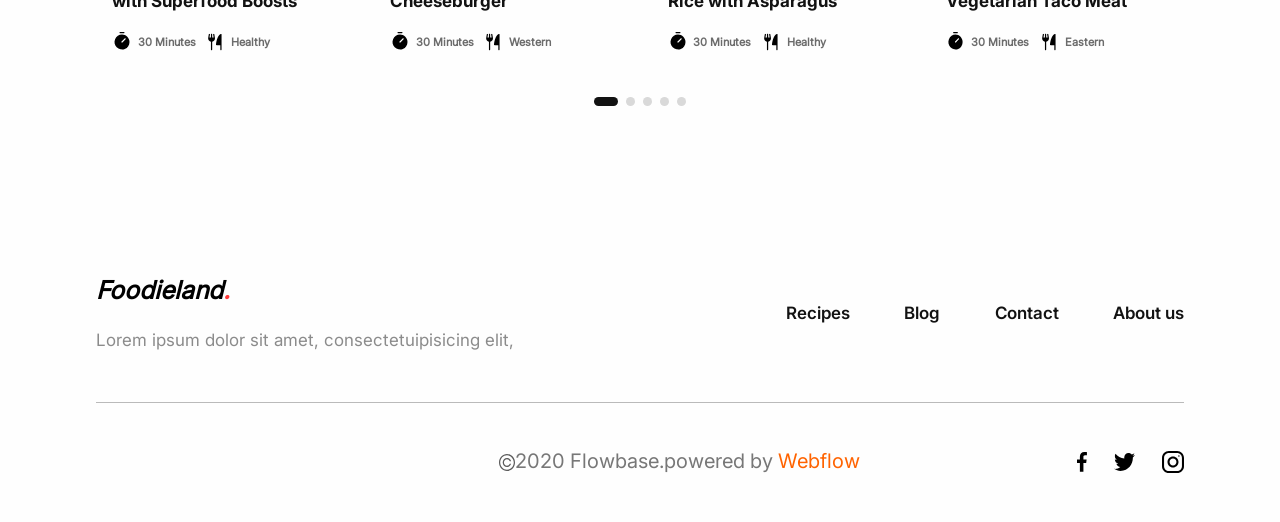
==== commit 3ecd841c: "phase 2 completed" ====
--- a/html/index.html
+++ b/html/index.html
@@ -7,17 +7,18 @@
     <link rel="stylesheet" href="../css/reset.css">
     <link rel="stylesheet" href="../css/style.css">
 </head>
+<script src="../js/input-component.js"></script>
+<script src="../js/like-more.js"></script>
 <body>
     <header>
         <span class="logo">
             Foodieland<span>.</span>
         </span>
         <ul class="menu">
-            <li class="font-SemiBold">Home</li>
-            <li class="font-SemiBold">Recipes</li>
-            <li class="font-SemiBold">Blog</li>
-            <li class="font-SemiBold">Contact</li>
-            <li class="font-SemiBold">About us</li>
+            <li><a class="font-SemiBold" href="index.html">Home</a></li>
+            <li><a class="font-SemiBold" href="blog.html">Blog</a></li>
+            <li><a class="font-SemiBold" href="contact-us.html">Contact</a></li>
+            <li><a class="font-SemiBold" href="contact-us.html">About us</a></li>
         </ul>
         <ul class="social">
             <li><a href="#"><img src="../icons/001-facebook.svg"></a></li>
@@ -64,10 +65,10 @@
                                 <li>5 March 2022</li>
                             </ul>
                         </div>
-                        <button type="button" class="slider-btn">
+                        <a href="recipe-details.html" class="slider-btn">
                             View Recipes
                             <img src="../icons/Play-Button-Circled.svg">
-                        </button>
+                        </a>
                     </div>
                 </div>
                 <div class="right-wrapper">
@@ -124,7 +125,7 @@
                 labore et dolore magna aliqut enim ad minim 
             </p>
             <div class="row-content full-w">
-                <div class="item">
+                <a href="recipe-details.html" target="_blank"  class="item">
                     <div class="img-wrapper">
                         <img class="image" src="../img/homepage/Mask Group1.png" alt="">
                         <span class="like-btn">
@@ -144,8 +145,8 @@
                             <h5>Snack</h5>
                         </li>
                     </ul>
-                </div>
-                <div class="item">
+                </a>
+                <a href="recipe-details.html" target="_blank"  class="item">
                     <div class="img-wrapper">
                         <img class="image" src="../img/homepage/Mask Group (2).png" alt="">
                         <span class="like-btn">
@@ -165,8 +166,8 @@
                             <h5>Fish</h5>
                         </li>
                     </ul>
-                </div>
-                <div class="item">
+                </a>
+                <a href="recipe-details.html" target="_blank" class="item">
                     <div class="img-wrapper">
                         <img class="image" src="../img/homepage/Mask Group (3).png" alt="">
                         <span class="like-btn">
@@ -186,10 +187,10 @@
                             <h5>Breakfast</h5>
                         </li>
                     </ul>
-                </div>
+                </a>
             </div>
             <div class="row-content full-w">
-                <div class="item">
+                <a href="recipe-details.html" target="_blank"  class="item">
                     <div class="img-wrapper">
                         <img class="image" src="../img/homepage/Mask Group (4).png" alt="">
                         <span class="like-btn">
@@ -209,8 +210,8 @@
                             <h5>Healthy</h5>
                         </li>
                     </ul>
-                </div>
-                <div class="item">
+                </a>
+                <a href="recipe-details.html" target="_blank"  class="item">
                     <div class="img-wrapper">
                         <img class="image" src="../img/homepage/Mask Group (5).png" alt="">
                         <span class="like-btn">
@@ -230,13 +231,13 @@
                             <h5>Meat</h5>
                         </li>
                     </ul>
-                </div>
+                </a>
                 <div class="item-banner">
                     <img src="../img/homepage/Ads.png">
                 </div>
             </div>
             <div class="row-content full-w">
-                <div class="item">
+                <a href="recipe-details.html" target="_blank"  class="item">
                     <div class="img-wrapper">
                         <img class="image" src="../img/homepage/Mask Group (6).png" alt="">
                         <span class="like-btn">
@@ -256,8 +257,8 @@
                             <h5>Sweet</h5>
                         </li>
                     </ul>
-                </div>
-                <div class="item">
+                </a>
+                <a href="recipe-details.html" target="_blank"  class="item">
                     <div class="img-wrapper">
                         <img class="image" src="../img/homepage/Mask Group (7).png" alt="">
                         <span class="like-btn">
@@ -277,8 +278,8 @@
                             <h5>Snack</h5>
                         </li>
                     </ul>
-                </div>
-                <div class="item">
+                </a>
+                <a href="recipe-details.html" target="_blank" class="item">
                     <div class="img-wrapper">
                         <img class="image" src="../img/homepage/Mask Group (8).png" alt="">
                         <span class="like-btn">
@@ -298,7 +299,7 @@
                             <h5>Noodles</h5>
                         </li>
                     </ul>
-                </div>
+                </a>
             </div>
         </section>
         <!-- chief section -->
@@ -366,207 +367,126 @@
          </section>
          <!-- like more section -->
          <section class="like-more with-container m-t-section">
-            <div class="description-like-more">
-                <h2>Try this delicious recipe to make your day</h2>
-                <p> Lorem ipsum dolor sit amet, consectetuipisicing elit, sed do eiusmod tempor 
-                     incididunt ut labore et dolore magna aliqut enim ad minim</p>
-            </div>
-            <div class="product-like-more">
-                <div class="main-li-layout">
-                    <div class="item">
-                    <div class="img-wrapper">
-                        <img class="image" src="../img/homepage/Mask Group (9).png" alt="">
-                        <span class="like-btn">
-                            <img src="../icons/Group 852.svg">
-                        </span>
-                    </div>
-                    <h3 class="item-title font-Bold">
-                        Mixed Tropical Fruit Salad with Superfood Boosts
-                    </h3>
-                    <ul class="row-details">
-                        <li>
-                            <img src="../icons/Timer.svg">
-                            <h5>30 Minutes</h5>
-                        </li>
-                        <li>
-                            <img src="../icons/ForkKnife.svg">
-                            <h5>Healthy</h5>
-                        </li>
-                    </ul>
-                    </div>
-                    <div class="item">
-                        <div class="img-wrapper">
-                            <img class="image" src="../img/homepage/Mask Group (10).png" alt="">
-                            <span class="like-btn">
-                                <img src="../icons/Group 852 (1).svg">
-                            </span>
-                        </div>
-                        <h3 class="item-title font-Bold">
-                            Big and Juicy Wagyu Beef Cheeseburger
-                        </h3>
-                        <ul class="row-details">
-                            <li>
-                                <img src="../icons/Timer.svg">
-                                <h5>30 Minutes</h5>
-                            </li>
-                            <li>
-                                <img src="../icons/ForkKnife.svg">
-                                <h5>Western</h5>
-                            </li>
-                        </ul>
-                    </div>
-                    <div class="item">
-                        <div class="img-wrapper">
-                            <img class="image" src="../img/homepage/Mask Group (11).png" alt="">
-                            <span class="like-btn">
-                                <img src="../icons/Group 852.svg">
-                            </span>
-                        </div>
-                        <h3 class="item-title font-Bold">
-                            Healthy Japanese Fried Rice with Asparagus
-                        </h3>
-                        <ul class="row-details">
-                            <li>
-                                <img src="../icons/Timer.svg">
-                                <h5>30 Minutes</h5>
-                            </li>
-                            <li>
-                                <img src="../icons/ForkKnife.svg">
-                                <h5>Healthy</h5>
-                            </li>
-                        </ul>
-                    </div>
-                    <div class="item">
-                        <div class="img-wrapper">
-                            <img class="image" src="../img/homepage/Mask Group (12).png" alt="">
-                            <span class="like-btn">
-                                <img src="../icons/Group 852 (1).svg">
-                            </span>
-                        </div>
-                        <h3 class="item-title font-Bold">
-                            Cauliflower Walnut Vegetarian Taco Meat
-                        </h3>
-                        <ul class="row-details">
-                            <li>
-                                <img src="../icons/Timer.svg">
-                                <h5>30 Minutes</h5>
-                            </li>
-                            <li>
-                                <img src="../icons/ForkKnife.svg">
-                                <h5>Eastern</h5>
-                            </li>
-                        </ul>
-                    </div>
-                    <!-- //// -->
-                     <div class="item">
-                    <div class="img-wrapper">
-                        <img class="image" src="../img/homepage/Mask Group (13).png" alt="">
-                        <span class="like-btn">
-                            <img src="../icons/Group 852.svg">
-                        </span>
-                    </div>
-                    <h3 class="item-title font-Bold">
-                       Rainbow Chicken Salad with Almond Honey Mustard Dressing
-                    </h3>
-                    <ul class="row-details">
-                        <li>
-                            <img src="../icons/Timer.svg">
-                            <h5>30 Minutes</h5>
-                        </li>
-                        <li>
-                            <img src="../icons/ForkKnife.svg">
-                            <h5>Healthy</h5>
-                        </li>
-                    </ul>
-                    </div>
-                    <div class="item">
-                        <div class="img-wrapper">
-                            <img class="image" src="../img/homepage/Mask Group (14).png" alt="">
-                            <span class="like-btn">
-                                <img src="../icons/Group 852 (1).svg">
-                            </span>
-                        </div>
-                        <h3 class="item-title font-Bold">
-                            Barbeque Spicy Sandwiches with Chips 
-                        </h3>
-                        <ul class="row-details">
-                            <li>
-                                <img src="../icons/Timer.svg">
-                                <h5>30 Minutes</h5>
-                            </li>
-                            <li>
-                                <img src="../icons/ForkKnife.svg">
-                                <h5>Western</h5>
-                            </li>
-                        </ul>
-                    </div>
-                    <div class="item">
-                        <div class="img-wrapper">
-                            <img class="image" src="../img/homepage/Mask Group (15).png" alt="">
-                            <span class="like-btn">
-                                <img src="../icons/Group 852.svg">
-                            </span>
-                        </div>
-                        <h3 class="item-title font-Bold">
-                            Firecracker Vegan Lettuce Wraps - Spicy!
-                        </h3>
-                        <ul class="row-details">
-                            <li>
-                                <img src="../icons/Timer.svg">
-                                <h5>30 Minutes</h5>
-                            </li>
-                            <li>
-                                <img src="../icons/ForkKnife.svg">
-                                <h5>Healthy</h5>
-                            </li>
-                        </ul>
-                    </div>
-                    <div class="item">
-                        <div class="img-wrapper">
-                            <img class="image" src="../img/homepage/Mask Group (16).png" alt="">
-                            <span class="like-btn">
-                                <img src="../icons/Group 852 (1).svg">
-                            </span>
-                        </div>
-                        <h3 class="item-title font-Bold">
-                            Chicken Ramen Soup with Mushroom
-                        </h3>
-                        <ul class="row-details">
-                            <li>
-                                <img src="../icons/Timer.svg">
-                                <h5>30 Minutes</h5>
-                            </li>
-                            <li>
-                                <img src="../icons/ForkKnife.svg">
-                                <h5>Eastern</h5>
-                            </li>
-                        </ul>
+
+            <div class="like-more-header">
+                <h2 class="like-more-title">You may like these recipe too</h2>
+            </div>
+
+            <div class="like-slider-container">
+
+                <button class="slider-arrow-left" id="likePrev" aria-label="Previous">
+                    <svg width="20" height="20" viewBox="0 0 24 24" fill="none" stroke="currentColor" stroke-width="2.5"><polyline points="15 18 9 12 15 6"/></svg>
+                </button>
+
+                <div class="like-slider-wrapper">
+                    <div class="like-slider-track" id="likeSliderTrack">
+
+                        <a href="recipe-details.html" class="item">
+                            <div class="img-wrapper">
+                                <img class="image" src="../img/homepage/Mask Group (9).png">
+                                <span class="like-btn"><img src="../icons/Group 852.svg"></span>
+                            </div>
+                            <h3 class="item-title font-Bold">Mixed Tropical Fruit Salad with Superfood Boosts</h3>
+                            <ul class="row-details">
+                                <li><img src="../icons/Timer.svg"><h5>30 Minutes</h5></li>
+                                <li><img src="../icons/ForkKnife.svg"><h5>Healthy</h5></li>
+                            </ul>
+                        </a>
+
+                        <a href="recipe-details.html" class="item">
+                            <div class="img-wrapper">
+                                <img class="image" src="../img/homepage/Mask Group (10).png">
+                                <span class="like-btn"><img src="../icons/Group 852 (1).svg"></span>
+                            </div>
+                            <h3 class="item-title font-Bold">Big and Juicy Wagyu Beef Cheeseburger</h3>
+                            <ul class="row-details">
+                                <li><img src="../icons/Timer.svg"><h5>30 Minutes</h5></li>
+                                <li><img src="../icons/ForkKnife.svg"><h5>Western</h5></li>
+                            </ul>
+                        </a>
+
+                        <a href="recipe-details.html" class="item">
+                            <div class="img-wrapper">
+                                <img class="image" src="../img/homepage/Mask Group (11).png">
+                                <span class="like-btn"><img src="../icons/Group 852.svg"></span>
+                            </div>
+                            <h3 class="item-title font-Bold">Healthy Japanese Fried Rice with Asparagus</h3>
+                            <ul class="row-details">
+                                <li><img src="../icons/Timer.svg"><h5>30 Minutes</h5></li>
+                                <li><img src="../icons/ForkKnife.svg"><h5>Healthy</h5></li>
+                            </ul>
+                        </a>
+
+                        <a href="recipe-details.html" class="item">
+                            <div class="img-wrapper">
+                                <img class="image" src="../img/homepage/Mask Group (12).png">
+                                <span class="like-btn"><img src="../icons/Group 852 (1).svg"></span>
+                            </div>
+                            <h3 class="item-title font-Bold">Cauliflower Walnut Vegetarian Taco Meat</h3>
+                            <ul class="row-details">
+                                <li><img src="../icons/Timer.svg"><h5>30 Minutes</h5></li>
+                                <li><img src="../icons/ForkKnife.svg"><h5>Eastern</h5></li>
+                            </ul>
+                        </a>
+
+                        <a href="recipe-details.html" class="item">
+                            <div class="img-wrapper">
+                                <img class="image" src="../img/homepage/Mask Group (9).png">
+                                <span class="like-btn"><img src="../icons/Group 852.svg"></span>
+                            </div>
+                            <h3 class="item-title font-Bold">Mixed Tropical Fruit Salad with Superfood Boosts</h3>
+                            <ul class="row-details">
+                                <li><img src="../icons/Timer.svg"><h5>30 Minutes</h5></li>
+                                <li><img src="../icons/ForkKnife.svg"><h5>Healthy</h5></li>
+                            </ul>
+                        </a>
+
+                        <a href="recipe-details.html" class="item">
+                            <div class="img-wrapper">
+                                <img class="image" src="../img/homepage/Mask Group (10).png">
+                                <span class="like-btn"><img src="../icons/Group 852 (1).svg"></span>
+                            </div>
+                            <h3 class="item-title font-Bold">Big and Juicy Wagyu Beef Cheeseburger</h3>
+                            <ul class="row-details">
+                                <li><img src="../icons/Timer.svg"><h5>30 Minutes</h5></li>
+                                <li><img src="../icons/ForkKnife.svg"><h5>Western</h5></li>
+                            </ul>
+                        </a>
+
+                        <a href="recipe-details.html" class="item">
+                            <div class="img-wrapper">
+                                <img class="image" src="../img/homepage/Mask Group (11).png">
+                                <span class="like-btn"><img src="../icons/Group 852.svg"></span>
+                            </div>
+                            <h3 class="item-title font-Bold">Healthy Japanese Fried Rice with Asparagus</h3>
+                            <ul class="row-details">
+                                <li><img src="../icons/Timer.svg"><h5>30 Minutes</h5></li>
+                                <li><img src="../icons/ForkKnife.svg"><h5>Healthy</h5></li>
+                            </ul>
+                        </a>
+
+                        <a href="recipe-details.html" class="item">
+                            <div class="img-wrapper">
+                                <img class="image" src="../img/homepage/Mask Group (12).png">
+                                <span class="like-btn"><img src="../icons/Group 852 (1).svg"></span>
+                            </div>
+                            <h3 class="item-title font-Bold">Cauliflower Walnut Vegetarian Taco Meat</h3>
+                            <ul class="row-details">
+                                <li><img src="../icons/Timer.svg"><h5>30 Minutes</h5></li>
+                                <li><img src="../icons/ForkKnife.svg"><h5>Eastern</h5></li>
+                            </ul>
+                        </a>
                     </div>
                 </div>
-            </div>
-         </section>
-         <section class="email-box m-t-section with-container">
-            <div class="layer-2"></div>
-            <form class="get-deta no-blur" action="post">
-                <h2 class="overlay no-blur">
-                    Deliciousness to your inbox
-                </h2>
-                <h3 class="overlay no-blur">
-                    Lorem ipsum dolor sit amet, consectetuipisicing elit, sed do eiusmod tempor 
-                    incididunt ut labore et dolore magna aliqut enim ad minim
-                </h3>
-                <div class="row-input no-blur">
-                    <input type="text" placeholder="Your email address..." class="email-input no-blur" name="email-box" id="email-box">
-                    <input type="submit"  name=" Subscribe" id="Subscribe" class="email-botton font-SemiBold no-blur" value="Subscribe">
-                </div>
-            </form>
-                <div class="image-wrapper-left">
-                    <img src="../img/homepage/salad.png" alt="">
-                </div>
-                <div class="image-wrapper-right">
-                    <img src="../img/homepage/Photo.png" alt="">
-                </div>
-         </section>
+
+                <button class="slider-arrow-right" id="likeNext" aria-label="Next">
+                    <svg width="20" height="20" viewBox="0 0 24 24" fill="none" stroke="currentColor" stroke-width="2.5"><polyline points="9 18 15 12 9 6"/></svg>
+                </button>
+
+            </div>
+
+            <div class="like-slider-dots" id="likeSliderDots"></div>
+        </section>
      </main>
      <footer class="footer m-t-section with-container">
         <div class="top-footer">
@@ -580,10 +500,10 @@
             </div>
             <div class="top-right-wrapper">
                 <ul class="menu-footer">
-                    <li class="font-SemiBold">Recipes</li>
-                    <li class="font-SemiBold">Blog</li>
-                    <li class="font-SemiBold">Contact</li>
-                    <li class="font-SemiBold">About us</li>
+                    <li><a class="font-SemiBold" href="recipe-details.html">Recipes</a></li>
+                    <li><a class="font-SemiBold" href="blog.html">Blog</a></li>
+                    <li><a class="font-SemiBold" href="contact-us.html">Contact</a></li>
+                    <li><a class="font-SemiBold" href="contact-us.html">About us</a></li>
                 </ul>
             </div>
         </div>
--- a/css/style.css
+++ b/css/style.css
@@ -41,16 +41,21 @@
 }
 
 .menu li {
-    font-size: 1.76rem;
     margin-right: 5.5rem;
-    color: #121212;
     transform: translateY(0px);
     transition: all .2s ease;
-    cursor: pointer;
+}
+
+.menu li a {
+    font-size: 1.76rem;
+    color: #121212;
 }
 
 .menu li:hover {
     transform: translateY(2px);
+}
+
+.menu li:hover a {
     color: #df3756;
 }
 
@@ -303,7 +308,7 @@
     height: fit-content;
     border: none;
     background-color: #000000;
-    font-size: 1.1rem;
+    font-size: 1.3rem;
     color: #e6f9fd;
     align-items: center;
     border-radius: 13px;
@@ -466,8 +471,8 @@
 }
 
 .title {
-    font-size: 3.5rem;
-    margin-bottom: 2rem;
+    font-size: 5rem;
+    margin-bottom: 4rem;
 }
 
 .description {
@@ -492,6 +497,7 @@
     border-radius: 20px;
     overflow: hidden;
     width: 31%;
+    color: #000000;
     transition: all 0.5s ease-in-out;
 }
 
@@ -818,94 +824,154 @@
     margin-left: 1.5rem;
 }
 
+/* ===== like-more slider ===== */
 .like-more {
     display: flex;
     flex-direction: column;
-    height: fit-content;
-    align-items: center;
-}
-
-.description-like-more {
-    display: flex;
-    justify-content: space-between;
-    align-items: center;
-    width: 100%;
-}
-
-.description-like-more h2 {
-    font-size: 4.7rem;
-    width: 54rem;
-    line-height: 5rem;
-}
-
-.description-like-more p {
-    font-size: 1.6rem;
-    width: 57rem;
-    line-height: 2.3rem;
-    color: #656565;
-    margin-right: 4rem;
-}
-
-.product-like-more {
-    display: flex;
-    align-items: center;
-    justify-content: space-between;
-    margin-top: 6rem;
-}
-
-.main-li-layout {
-    display: flex;
-    width: 100%;
-    justify-content: space-between;
-    padding: 0;
-    flex-wrap: wrap;
-    align-items: center;
-}
-
-.product-like-more .item {
-    display: flex;
-    flex-direction: column;
+    margin-left: auto;
+    margin-right: auto;
+}
+
+.like-more-header {
+    display: flex;
+    justify-content: center;
+    align-items: center;
+    margin-bottom: 3.5rem;
+}
+
+.like-more-title {
+    font-size: 3rem;
+}
+
+.slider-controls {
+    display: flex;
+    gap: 1rem;
+}
+
+.slider-arrow-left {
+    width: 4.8rem;
+    height: 4.8rem;
+    border-radius: 50%;
+    border:none;
+    background: #f2f2f2;
+    display: flex;
+    align-items: center;
+    justify-content: center;
+    cursor: pointer;
+    color: #121212;
+    position: absolute;
+    left: -5rem;
+    top: 30%;
+    z-index: 1;
+    transition: all 0.3s ease-in-out;
+}
+
+.slider-arrow-right {
+    width: 4.8rem;
+    height: 4.8rem;
+    border-radius: 50%;
+    border:none;
+    background: #f2f2f2;
+    display: flex;
+    align-items: center;
+    justify-content: center;
+    cursor: pointer;
+    color: #121212;
+    position: absolute;
+    right: -5rem;
+    top: 30%;
+    transition: all 0.3s ease-in-out;
+}
+
+.slider-arrow-left:hover, .slider-arrow-right:hover {
+    background: #121212;
+    border-color: #121212;
+    color: #fff;
+    border-radius: 30%;
+    box-shadow: 0 6px 18px rgba(0,0,0,0.15);
+}
+
+/* wrapper clips the track */
+.like-slider-container {
+    display: flex;
+    align-items: center;
+    gap: 1.5rem;
+    width: 100%;
+    position: relative;
+}
+
+.like-slider-wrapper {
+    flex: 1;
+    overflow: hidden;
+    padding-top: 10px;
+    margin-top: -10px;
+}
+
+.like-slider-track {
+    display: flex;
+    gap: 2.4rem;
+    transition: transform 0.45s cubic-bezier(0.4, 0, 0.2, 1);
+    will-change: transform;
+    cursor: grab;
+    user-select: none;
     align-items: flex-start;
+}
+
+.like-slider-track.dragging {
+    cursor: grabbing;
+    transition: none;
+}
+
+/* ---- card ---- */
+.like-slider-track .item {
+    flex: 0 0 calc(25% - 1.8rem);
+    min-width: 0;
+    display: flex;
+    flex-direction: column;
+    align-items: flex-start;
+    text-decoration: none;
+    color: inherit;
     border-radius: 20px;
     overflow: hidden;
-    width: 23%;
-    transition: all 0.5s ease-in-out;
-    padding-bottom: 1rem;
-}
-
-
-.product-like-more .item:nth-child(4n+1) {
-    padding-left: 0;
-}
-
-.product-like-more .item:nth-child(4n) {
-    padding-right: 0;
-    margin-bottom: 4rem;
-    transform: translateY(1.95rem);
-}
-
-.product-like-more .item:last-child {
-    margin-bottom: 0;
-    transform: translateY(0);
-}
-
-.product-like-more .img-wrapper {
-    display: flex;
-    justify-content: center;
+    padding-bottom: 1.5rem;
+    transition: background 0.4s ease, transform 0.4s ease, box-shadow 0.4s ease;
+}
+
+.like-slider-track .item:hover {
+    background: linear-gradient(180deg, #fefefe, #d4fffb9e, #9bfff59e);
+    transform: translateY(-6px);
+    box-shadow: 0 16px 36px rgba(0,0,0,0.08);
+}
+
+/* image wrapper */
+.like-slider-track .img-wrapper {
     width: 100%;
     height: 18.5rem;
     overflow: hidden;
     border-radius: 20px;
     position: relative;
-}
-
-.product-like-more .image {
+    display: flex;
+    justify-content: center;
+}
+
+.like-slider-track .image {
     width: 93%;
     height: 100%;
     object-fit: contain;
-}
-
-.product-like-more .like-btn {
+    transition: filter 0.3s ease;
+}
+
+/* dim all images when hovering the track, highlight the hovered one */
+.like-slider-track:hover .image {
+    filter: blur(3px) brightness(0.5);
+}
+
+.like-slider-track .item:hover .image {
+    filter: blur(0) brightness(1);
+}
+
+/* like button */
+.like-slider-track .like-btn {
     position: absolute;
     top: 6%;
     right: 9%;
@@ -916,72 +982,81 @@
     display: flex;
     justify-content: center;
     align-items: center;
-    transition: all .2s ease;
+    transition: transform 0.2s ease;
     cursor: pointer;
 }
 
-.product-like-more .like-btn img {
-    max-width: 100%;
-}
-
-.product-like-more .item-title {
+.like-slider-track .like-btn:hover {
+    transform: scale(1.15);
+}
+
+.like-slider-track .like-btn img {
+    max-width: 55%;
+}
+
+/* title */
+.like-slider-track .item-title {
     max-width: 93%;
     font-size: 1.7rem;
     margin-top: 2rem;
     line-height: 3rem;
     margin-bottom: 1.6rem;
     padding-left: 1.6rem;
+    display: -webkit-box;
     -webkit-box-orient: vertical;
     -webkit-line-clamp: 2;
     overflow: hidden;
     text-overflow: ellipsis;
-    display: -webkit-box;
-}
-
-.product-like-more .row-details {
-    display: flex;
-    align-items: center;
-    padding: 0;
-    width: 70% !important;
+    color: #121212;
+}
+
+/* row details */
+.like-slider-track .row-details {
+    display: flex;
+    align-items: center;
     padding-left: 1.6rem;
-}
-
-.product-like-more .row-details li {
-    display: flex;
-    align-items: center;
-}
-
-.product-like-more .row-details li:first-of-type {
-    margin-right: 1rem;
-}
-
-.product-like-more .row-details img {
+    gap: 1rem;
+}
+
+.like-slider-track .row-details li {
+    display: flex;
+    align-items: center;
+    gap: 0.6rem;
+}
+
+.like-slider-track .row-details img {
     max-width: 2rem;
-    margin-right: 1rem;
-}
-
-.product-like-more .row-details h5 {
+}
+
+.like-slider-track .row-details h5 {
     font-size: 1.14rem;
     color: #6c6c6c;
     white-space: nowrap;
 }
 
-
-.product-like-more .item:hover {
-    background: linear-gradient(180deg, #fefefe, #d4fffb9e, #9bfff59e);
-    margin-bottom: 4rem;
-    padding-bottom: 3rem;
-}
-
-
-
-.product-like-more:hover .img-wrapper img {
-    filter: blur(3px) brightness(0.5);
-    transition: 0.3s;
-}
-
-.product-like-more .item:hover .img-wrapper img {
-    filter: blur(0) brightness(1);
+/* dots */
+.like-slider-dots {
+    display: flex;
+    justify-content: center;
+    gap: 0.8rem;
+    margin-top: 3rem;
+}
+
+.like-slider-dots .dot {
+    width: 0.9rem;
+    height: 0.9rem;
+    border-radius: 50%;
+    background: #d9d9d9;
+    border: none;
+    cursor: pointer;
+    transition: all 0.3s ease;
+    padding: 0;
+}
+
+.like-slider-dots .dot.active {
+    background: #121212;
+    width: 2.4rem;
+    border-radius: 5px;
 }
 
 .email-box {
@@ -1160,16 +1235,22 @@
 }
 
 .menu-footer li {
-    font-size: 1.76rem;
     margin-right: 5.5rem;
-    color: #121212;
     transform: translateY(0px);
     transition: all .2s ease;
     cursor: pointer;
 }
 
+.menu-footer li a {
+    font-size: 1.76rem;
+    color: #121212;
+}
+
 .menu-footer li:hover {
     transform: translateY(2px);
+}
+
+.menu-footer li:hover a {
     color: #df3756;
 }
 
@@ -1631,6 +1712,7 @@
     justify-content: space-between;
     margin-bottom: 1.4rem;
     transition: all 0.6s ease-in-out;
+    color: #000000;
 }
 
 .other-recipe-item:hover {
@@ -1879,4 +1961,294 @@
 .blog-pagination ul li a img {
     max-width: 10%;
     opacity: 0.7;
+}
+
+/* Contact us */
+
+.contact-top-wrapper {
+    display: flex;
+    justify-content: space-between;
+    align-items: flex-end;
+    flex-direction: row-reverse;
+}
+
+.contact-top-wrapper .left-wrapper {
+    width: 28%;
+    padding: 0 0 9.1rem;
+}
+
+.contact-top-wrapper .right-wrapper {
+    width: 70%;
+}
+
+.contact-top-wrapper .form-content {
+    display: flex;
+    flex-wrap: wrap;
+    justify-content: space-between;
+}
+
+.contact-top-wrapper .row-deta,
+.contact-top-wrapper .row-textarea {
+    display: flex;
+    flex-direction: column;
+}
+
+.contact-top-wrapper .row-deta {
+    width: 48%;
+    margin-bottom: 4rem;
+}
+
+.contact-top-wrapper .row-textarea {
+    width: 100%;
+}
+
+.contact-top-wrapper label {
+    font-size: 1.18rem;
+    color: #6d6d6d;
+    font-weight: 600;
+    margin-bottom: 1.4rem;
+    padding-left: 0.2rem;
+}
+
+.contact-top-wrapper input,
+.contact-top-wrapper .select,
+.contact-top-wrapper textarea {
+    width: 100%;
+    border: 1px solid #dedede;
+    border-radius: 12px;
+    font-size: 1.3rem;
+    color: #252525;
+    text-indent: 1.2rem;
+}
+
+.contact-top-wrapper input,
+.contact-top-wrapper .select {
+    height: 5.5rem;
+    padding-bottom: 0.2rem;
+}
+
+.contact-top-wrapper .select {
+    width: 100%;
+    display: flex;
+    justify-content: center;
+    align-items: center;
+}
+
+.contact-top-wrapper .select select {
+    width: 95%;
+    height: 100%;
+    border-color: transparent;
+    background: transparent;
+    color: #919191;
+}
+
+.contact-top-wrapper .select option:nth-child(1) {
+    opacity: 0.5;
+}
+
+.contact-top-wrapper .select option {
+    color: #303030;
+}
+
+.contact-top-wrapper textarea {
+    height: 19rem;
+    padding-top: 1.8rem;
+    padding-left: 0.6rem;
+}
+
+.contact-top-wrapper .send-btn {
+    display: flex;
+    width: fit-content;
+    padding: 1.8rem 5.4rem;
+    height: fit-content;
+    border: none;
+    background: linear-gradient(45deg, #000000, #000000, #8a8a8a);
+    font-size: 1.3rem;
+    color: #ffffff;
+    align-items: center;
+    border-radius: 13px;
+    cursor: pointer;
+    background-size: 200%;
+    transform: translateY(0px);
+    transition: all .6s ease;
+    margin-top: 4rem;
+}
+
+.contact-top-wrapper .send-btn:hover {
+    scale: 1.2;
+    background-position: right;
+    box-shadow: 12px 20px 15px -5px rgba(0, 0, 0, 0.26);
+}
+
+/* blog post */
+.blog-head {
+    display: flex;
+    flex-direction: column;
+    align-items: center;
+    margin-bottom: 4rem;
+    overflow: hidden;
+    padding-top: 2rem;
+}
+
+.blog-head .page-title {
+    max-width: 100%;
+    font-size: 6rem;
+    text-align: center;
+    margin-bottom: 4rem;
+}
+
+.blog-head .blog-head__details-list {
+    display: flex;
+    margin-bottom: 4rem;
+}
+
+.blog-head .blog-head__details-list li {
+    display: flex;
+    align-items: center;
+    justify-content: flex-start;
+    border-left: 2px solid #f1f1f1;
+}
+
+.blog-head .blog-head__details-list li:nth-child(1) {
+    border: none;
+    padding-right: 6rem;
+    padding-left: 0;
+}
+
+.blog-head .blog-head__details-list li:nth-child(2) {
+    padding-right: 0;
+    padding-left: 2rem;
+}
+
+.blog-head .blog-head__details {
+    display: flex;
+    align-items: center;
+}
+
+.blog-head .blog-head__details img {
+    margin-right: 1rem;
+}
+
+.blog-head .blog-head__details span {
+    font-size: 1.3rem;
+    color: #505050;
+}
+
+.blog-head .blog-head__details-list li:nth-child(1) span {
+    font-weight: 800;
+    color: #060606;
+}
+
+.blog-head .blog-head__desc {
+    font-size: 1.5rem;
+    text-align: center;
+    max-width: 80%;
+    line-height: 3.2rem;
+    margin-bottom: 5rem;
+    color: #686868;
+}
+
+.blog-head .blog-head__img {
+    max-width: 100%;
+}
+
+.blog-post__content {
+    display: flex;
+    justify-content: space-between;
+    align-items: flex-start;
+    flex-direction: row-reverse;
+    width: 92%;
+    position: relative;
+}
+
+.blog-post__content .right-wrapper {
+    width: 25%;
+    display: flex;
+    align-items: center;
+    justify-content: center;
+    flex-direction: column;
+    position: sticky;
+    top: 2rem;
+}
+
+.blog-post__content .right-wrapper span {
+    font-size: 1.35rem;
+    font-weight: 600;
+    margin-bottom: 3rem;
+    color: #333333;
+}
+
+.blog-post__content .share {
+    display: flex;
+    flex-direction: column;
+    align-items: center;
+}
+
+.blog-post__content .share li:not(:last-of-type) {
+    margin-bottom: 3.6rem;
+}
+
+.blog-post__content .share li a img {
+    max-height: 1.8rem;
+}
+
+.blog-post__content .left-wrapper {
+    width: 70%;
+    display: flex;
+    flex-direction: column;
+}
+
+.blog-post__content .left-wrapper li {
+    display: flex;
+    flex-direction: column;
+    align-items: center;
+    width: 100%;
+    height: fit-content;
+}
+
+.blog-post__content .left-wrapper li:not(:last-of-type) {
+    margin-bottom: 7rem;
+}
+
+.blog-post__content .left-wrapper li h4 {
+    font-size: 2.4rem;
+    color: #2f2f2f;
+    width: 100%;
+    margin-bottom: 3rem;
+    text-align: left;
+}
+
+.blog-post__content .left-wrapper li img {
+    min-width: 100%;
+    margin-bottom: 2rem;
+}
+
+.blog-post__content .left-wrapper li p {
+    max-width: 100%;
+    font-size: 1.5rem;
+    line-height: 2.8rem;
+    color: #3b3b3b;
+}
+
+.special-box {
+    padding: 5rem 4rem;
+    background: linear-gradient(45deg, #e6e6e6, #ffffff);
+    display: flex;
+    justify-content: center;
+    align-items: center;
+    transform: scaleX(1.04);
+    border: 2px solid #ececec;
+    border-right: none;
+}
+
+.special-box p {
+    color: #2f2f2f;
+    font-size: 2.8rem !important;
+    line-height: 5.8rem !important;
+    font-weight: 700 !important;
+    font-style: italic;
+}
+
+textarea {
+    resize: none;
 }
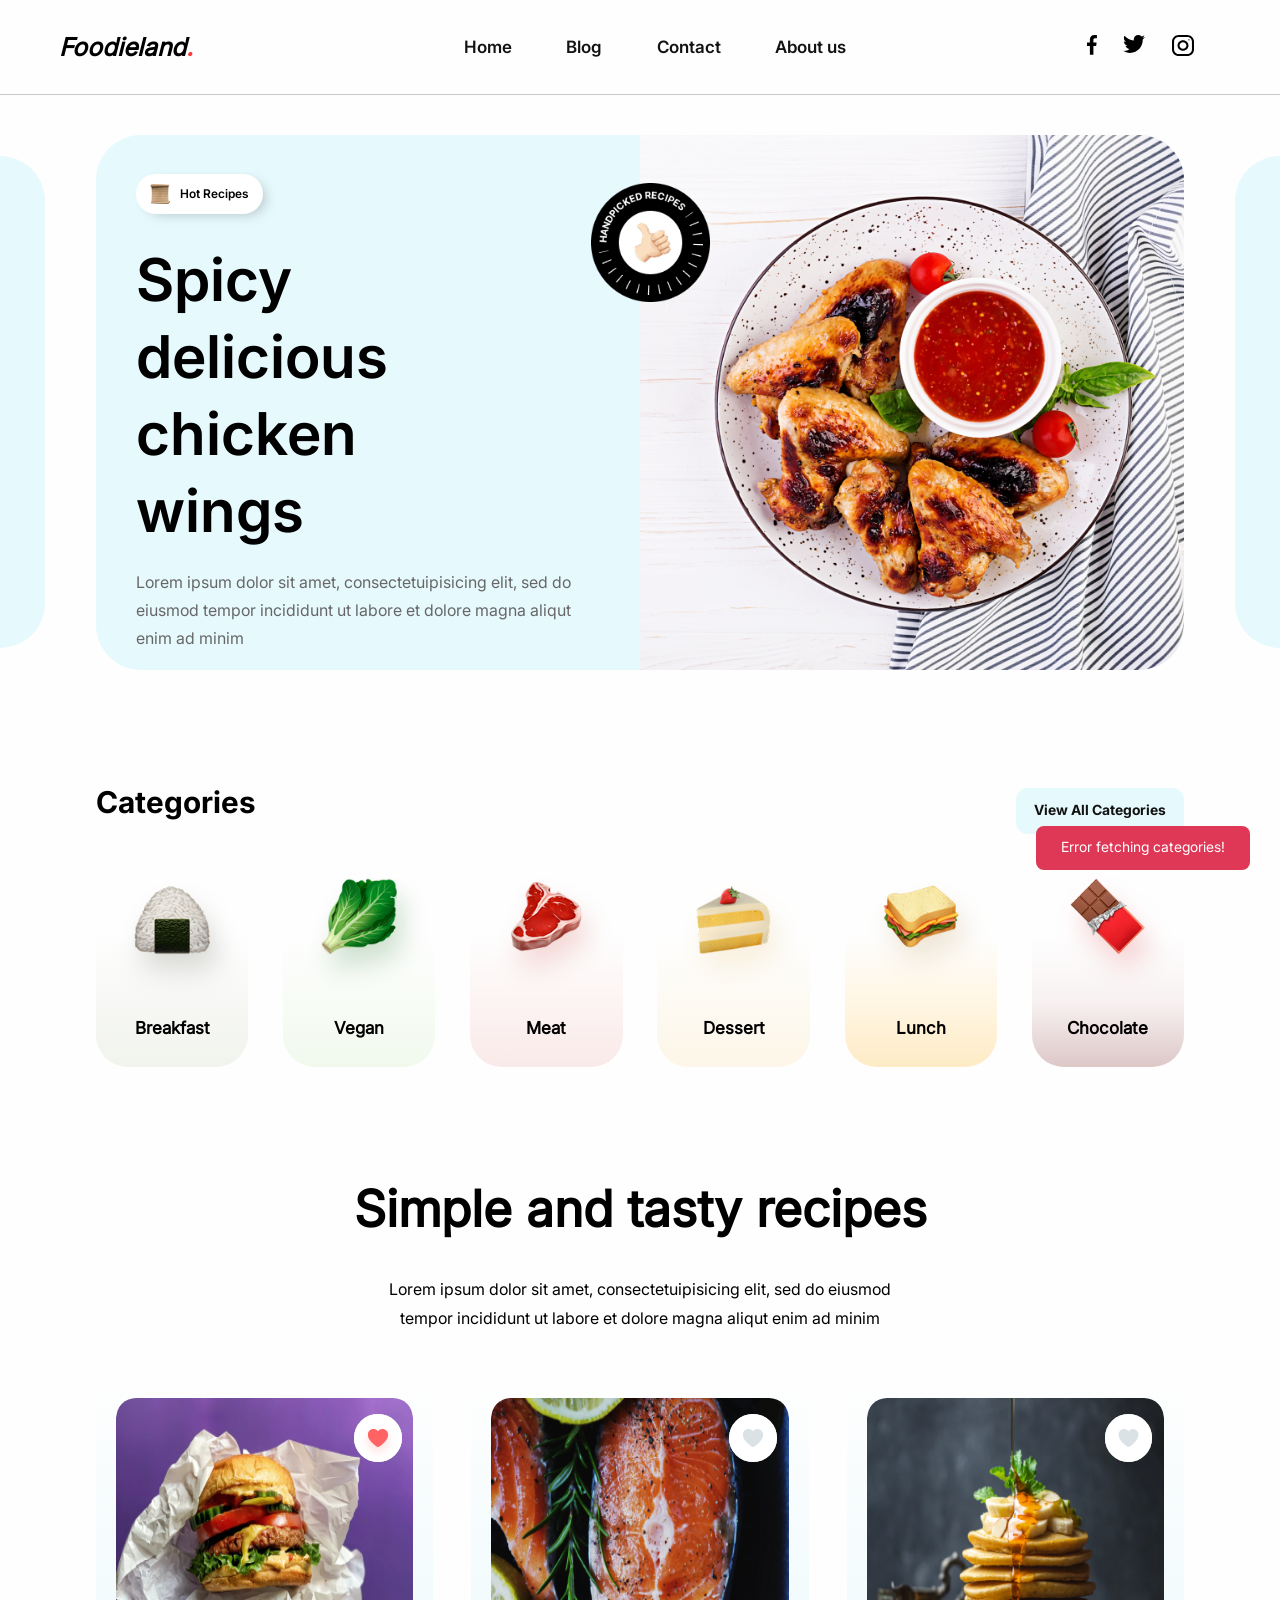
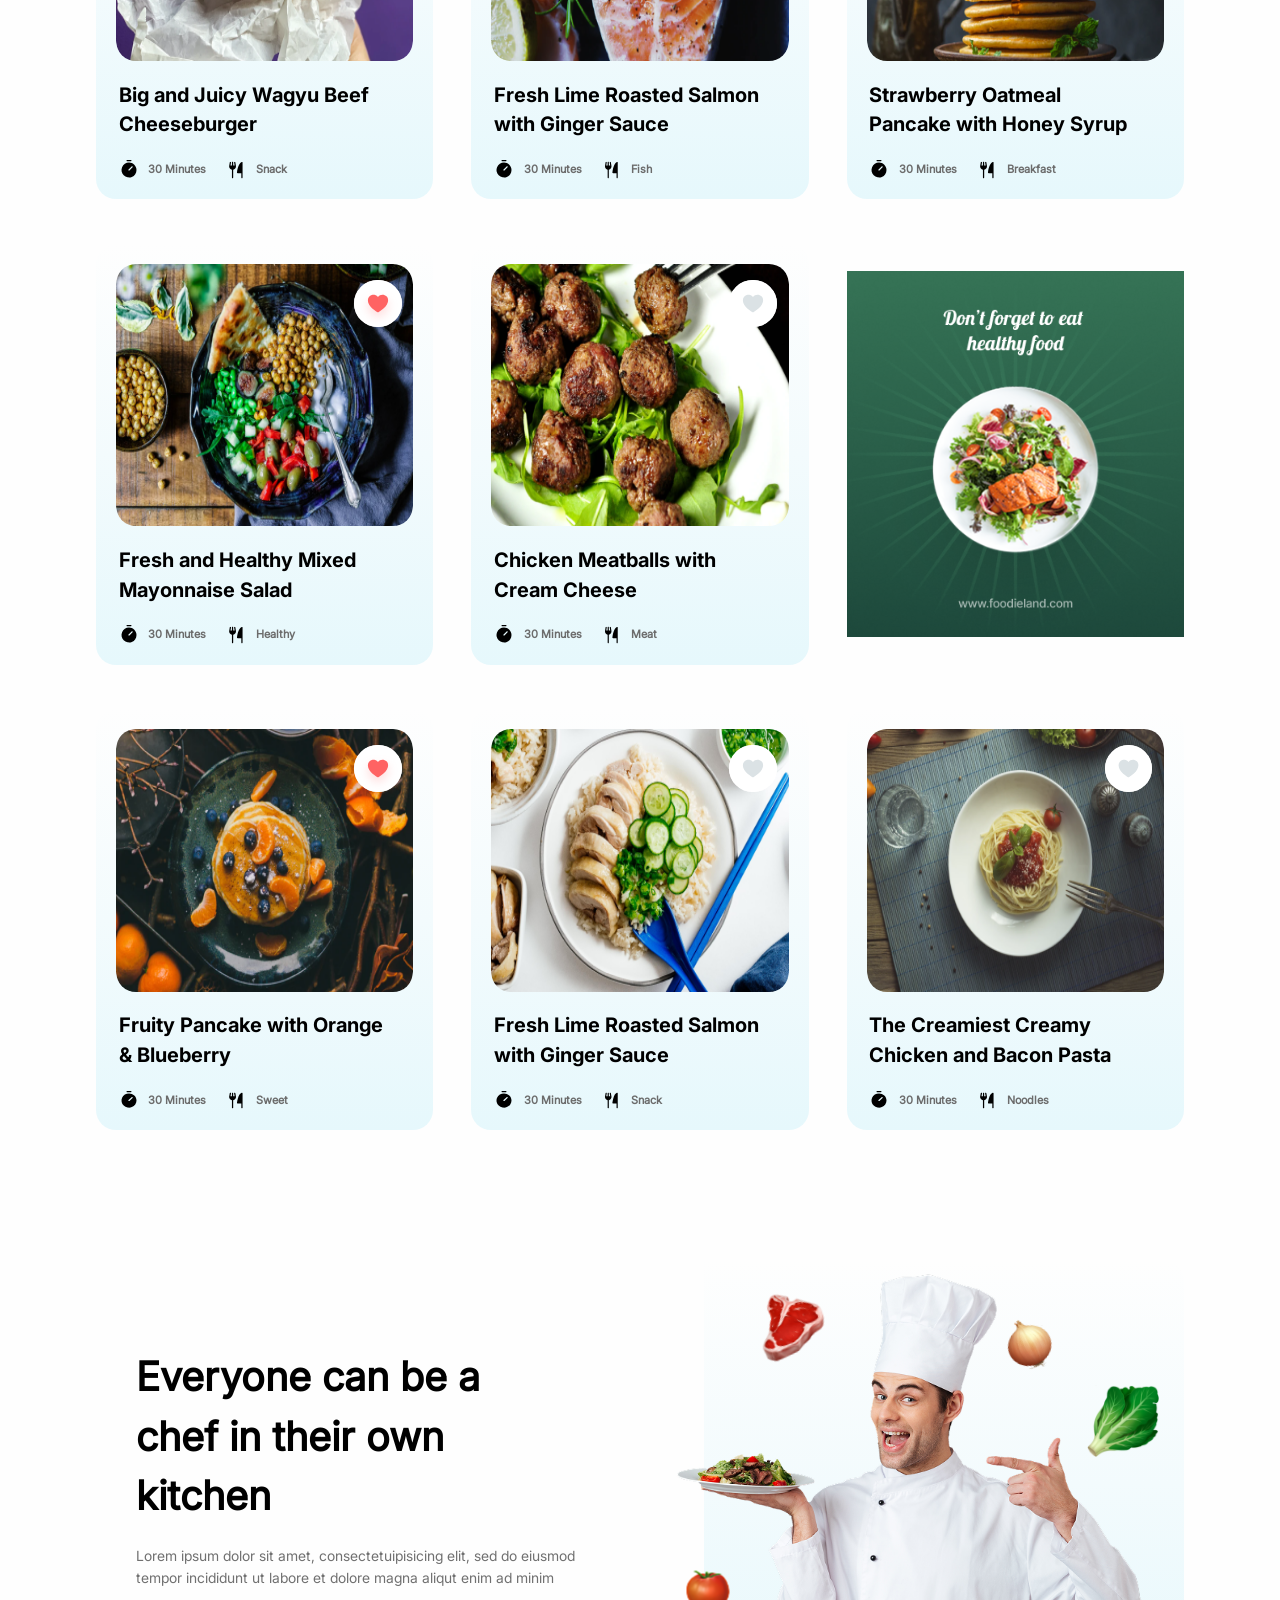
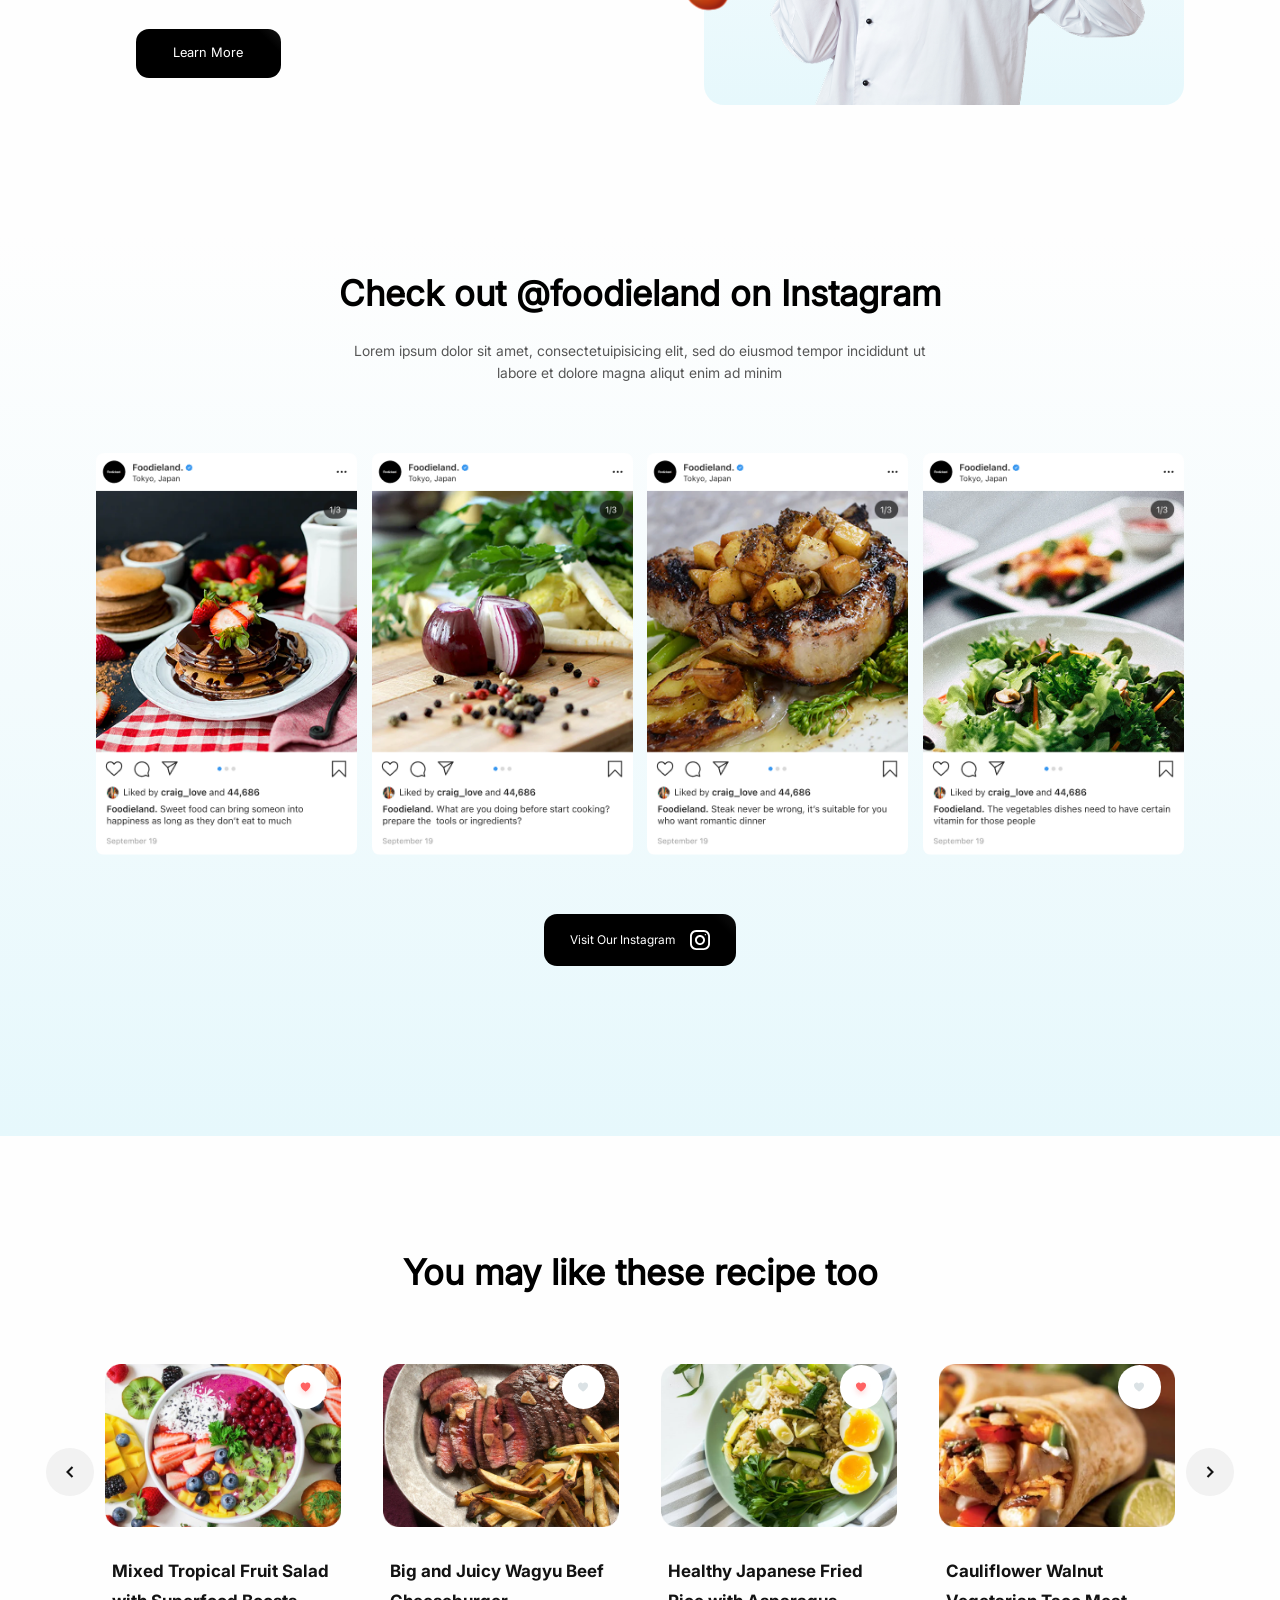
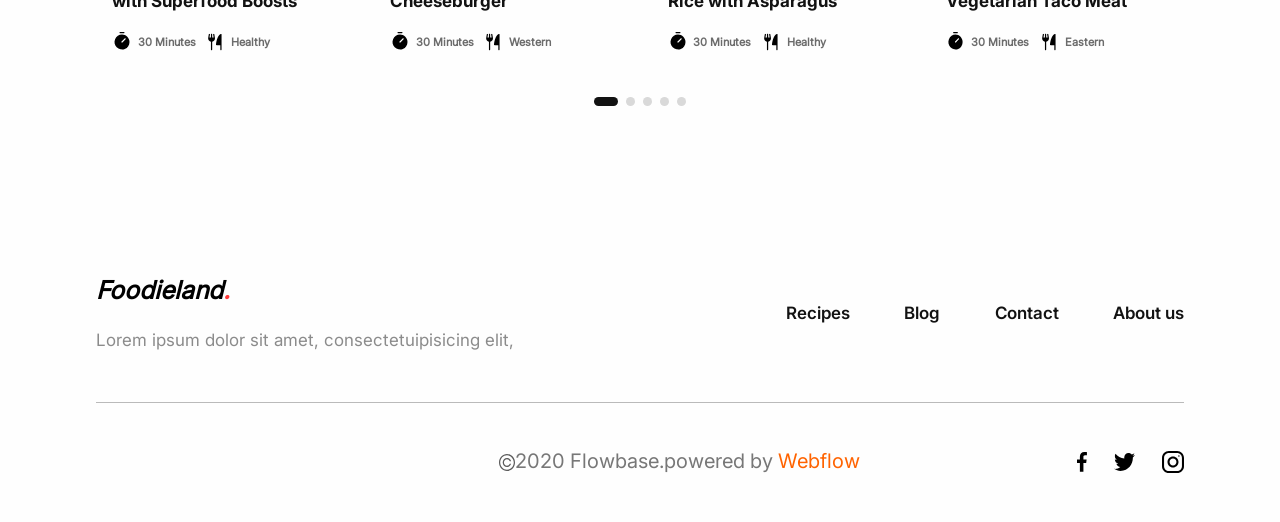
==== commit 93c858b7: "api to server complete." ====
--- a/html/index.html
+++ b/html/index.html
@@ -9,11 +9,17 @@
 </head>
 <script src="../js/input-component.js"></script>
 <script src="../js/like-more.js"></script>
+<script src="../js/mobile-nav.js" defer></script>
 <body>
     <header>
         <span class="logo">
             Foodieland<span>.</span>
         </span>
+        <button class="hamburger-btn" id="hamburgerBtn" aria-label="Toggle menu" aria-expanded="false">
+            <span></span>
+            <span></span>
+            <span></span>
+        </button>
         <ul class="menu">
             <li><a class="font-SemiBold" href="index.html">Home</a></li>
             <li><a class="font-SemiBold" href="blog.html">Blog</a></li>
@@ -520,5 +526,6 @@
             </ul>
         </div>
      </footer>
+     <script src="../js/api.js"></script>
 </body>
 </html>
--- a/css/style.css
+++ b/css/style.css
@@ -2251,4 +2251,496 @@
 
 textarea {
     resize: none;
+}
+
+/* ======================================================= */
+/* PHASE 3 - RESPONSIVE DESIGN (MOBILE)                     */
+/* ======================================================= */
+
+/* ---------- hamburger button (hidden on desktop) ---------- */
+.hamburger-btn {
+    display: none;
+    flex-direction: column;
+    justify-content: space-between;
+    width: 2.8rem;
+    height: 2rem;
+    background: transparent;
+    border: none;
+    padding: 0;
+    cursor: pointer;
+    z-index: 20;
+}
+
+.hamburger-btn span {
+    display: block;
+    width: 100%;
+    height: 3px;
+    background-color: #121212;
+    border-radius: 3px;
+    transition: transform 0.3s ease, opacity 0.3s ease;
+}
+
+/* animate to an "X" when the menu is open */
+.hamburger-btn.active span:nth-child(1) {
+    transform: translateY(8.5px) rotate(45deg);
+}
+
+.hamburger-btn.active span:nth-child(2) {
+    opacity: 0;
+}
+
+.hamburger-btn.active span:nth-child(3) {
+    transform: translateY(-8.5px) rotate(-45deg);
+}
+
+@media (max-width: 768px) {
+
+    /* ---------- global containers ---------- */
+    .with-container {
+        width: 92%;
+    }
+
+    .with-container-2 {
+        width: 92%;
+    }
+
+    .m-t-section {
+        margin-top: 6rem;
+    }
+
+    /* ================= HEADER ================= */
+    header {
+        padding: 2rem 2.4rem;
+        flex-wrap: wrap;
+        row-gap: 2rem;
+    }
+
+    .hamburger-btn {
+        display: flex;
+    }
+
+    /* menu + social are hidden until the hamburger is toggled */
+    .menu,
+    .social {
+        display: none;
+    }
+
+    header.nav-active .menu,
+    header.nav-active .social {
+        display: flex;
+        flex: 0 0 100%;
+        flex-direction: column;
+        align-items: flex-start;
+        margin: 0;
+        padding-top: 1.6rem;
+        border-top: 1px solid #eaeaea;
+    }
+
+    header.nav-active .menu li {
+        margin-right: 0;
+        margin-bottom: 1.8rem;
+    }
+
+    header.nav-active .menu li:last-child {
+        margin-bottom: 0;
+    }
+
+    header.nav-active .social {
+        flex-direction: row;
+        padding-top: 0;
+        border-top: none;
+    }
+
+    /* ================= FOOTER ================= */
+    .footer {
+        height: auto;
+        padding: 3rem 0;
+    }
+
+    .top-footer {
+        flex-direction: column;
+        align-items: flex-start;
+        height: auto;
+        padding-bottom: 2.5rem;
+        row-gap: 2.5rem;
+    }
+
+    .top-left-wrapper,
+    .top-right-wrapper {
+        width: 100%;
+        height: auto;
+    }
+
+    .top-right-wrapper {
+        justify-content: flex-start;
+    }
+
+    .menu-footer {
+        flex-direction: column;
+    }
+
+    .menu-footer li {
+        margin-right: 0;
+        margin-bottom: 1.5rem;
+    }
+
+    .menu-footer li:last-child {
+        margin-bottom: 0;
+    }
+
+    .bottom-footer {
+        flex-direction: column;
+        align-items: flex-start;
+        width: 100%;
+        height: auto;
+        row-gap: 2rem;
+        padding-top: 2.5rem;
+    }
+
+    /* ================= BLOG POST PAGE ================= */
+    .blog-head {
+        padding-top: 1rem;
+        margin-bottom: 2.5rem;
+    }
+
+    .blog-head .page-title {
+        font-size: 3.2rem;
+        margin-bottom: 2.5rem;
+    }
+
+    .blog-head .blog-head__details-list {
+        flex-wrap: wrap;
+        margin-bottom: 2.5rem;
+    }
+
+    .blog-head .blog-head__desc {
+        max-width: 100%;
+        margin-bottom: 3rem;
+    }
+
+    .blog-post__content {
+        flex-direction: column;
+        width: 100%;
+    }
+
+    .blog-post__content .right-wrapper {
+        width: 100%;
+        flex-direction: row;
+        justify-content: center;
+        position: static;
+        margin-bottom: 3rem;
+    }
+
+    .blog-post__content .right-wrapper span {
+        display: none;
+    }
+
+    .blog-post__content .share {
+        flex-direction: row;
+        align-items: center;
+    }
+
+    .blog-post__content .share li:not(:last-of-type) {
+        margin-bottom: 0;
+        margin-right: 3rem;
+    }
+
+    .blog-post__content .left-wrapper {
+        width: 100%;
+    }
+
+    .blog-post__content .left-wrapper li h4 {
+        font-size: 2rem;
+    }
+
+    .special-box {
+        transform: none;
+        padding: 3rem 2rem;
+    }
+
+    .special-box p {
+        font-size: 1.9rem !important;
+        line-height: 3.2rem !important;
+    }
+
+    /* "Check out the delicious recipe" slider -> single column on mobile */
+    .like-more-title {
+        font-size: 2.2rem;
+    }
+
+    .like-slider-container {
+        gap: 0.8rem;
+    }
+
+    .like-slider-track .item {
+        flex: 0 0 100%;
+    }
+
+    .slider-arrow-left,
+    .slider-arrow-right {
+        position: static;
+        width: 3.8rem;
+        height: 3.8rem;
+        flex-shrink: 0;
+    }
+
+    /* ================= CONTACT US PAGE ================= */
+    .contact-top-wrapper {
+        flex-direction: column-reverse;
+        align-items: center;
+    }
+
+    .contact-top-wrapper .left-wrapper {
+        width: 60%;
+        padding: 0 0 2.5rem;
+    }
+
+    .contact-top-wrapper .right-wrapper {
+        width: 100%;
+    }
+
+    .contact-top-wrapper .row-deta {
+        width: 100%;
+    }
+
+    .contact-top-wrapper .send-btn {
+        width: 100%;
+        justify-content: center;
+        padding: 1.8rem 0;
+    }
+
+    /* ================= RECIPE DETAILS PAGE ================= */
+    .main-top {
+        flex-direction: column;
+        align-items: flex-start;
+    }
+
+    .main-top .left-wrapper {
+        width: 100%;
+        padding: 2rem 0;
+    }
+
+    .main-top .title {
+        font-size: 2.8rem;
+        white-space: normal;
+        margin-bottom: 2.5rem;
+    }
+
+    .health-details {
+        flex-wrap: wrap;
+        row-gap: 1.5rem;
+    }
+
+    .main-top .right-wrapper {
+        width: 100%;
+        justify-content: flex-start;
+        margin-top: 2.5rem;
+        gap: 2.2rem;
+    }
+
+    .main-top .right-wrapper li:first-of-type {
+        margin-right: 0;
+    }
+
+    .video-section {
+        margin-top: 2.5rem;
+    }
+
+    .video-box {
+        width: 100%;
+        height: 26rem;
+        margin-bottom: 2rem;
+    }
+
+    .video-details {
+        width: 100%;
+        height: auto;
+        padding: 3rem 2rem;
+    }
+
+    .video-description {
+        margin-top: 2.5rem;
+    }
+
+    .ingredients-section {
+        flex-direction: column;
+        margin-top: 3rem;
+    }
+
+    .send-deta-ingredients-wrappper {
+        width: 100%;
+    }
+
+    .send-deta-ingredients li:hover .ingredients-top {
+        margin-left: 0;
+        scale: 1;
+    }
+
+    .other-recipe {
+        width: 100%;
+        position: static;
+        margin-top: 4rem;
+    }
+
+    /* ================= BLOG LIST PAGE ================= */
+    .blog-main {
+        width: 100%;
+        padding-top: 1rem;
+    }
+
+    .blog-main .title {
+        font-size: 3rem;
+        text-align: center;
+    }
+
+    .blog-main .subtitle {
+        max-width: 100%;
+        text-align: center;
+        margin-bottom: 3.5rem;
+    }
+
+    .blog-main .row-input {
+        width: 100%;
+    }
+
+    .blog-item {
+        flex-direction: column;
+        align-items: flex-start;
+    }
+
+    .blog-item-img {
+        width: 100%;
+    }
+
+    .blog-item-content {
+        width: 100%;
+        padding-left: 0;
+        padding-top: 2rem;
+    }
+
+    .blog-item-content .title {
+        font-size: 1.9rem;
+    }
+
+    .blog-pagination {
+        max-width: 100%;
+        flex-wrap: wrap;
+    }
+
+    .blog-pagination ul {
+        flex-wrap: wrap;
+        justify-content: center;
+        row-gap: 1rem;
+    }
+
+    .blog-pagination ul li {
+        width: 4.2rem;
+        height: 4.2rem;
+    }
+
+    /* ================= NEWSLETTER (email-box, shared) ================= */
+    .email-box {
+        height: auto;
+        min-height: 30rem;
+        padding: 4rem 2rem;
+        border-radius: 30px;
+    }
+
+    .get-deta {
+        max-width: 100%;
+    }
+
+    .email-box h2 {
+        font-size: 2.6rem;
+        text-align: center;
+    }
+
+    .row-input {
+        width: 100%;
+    }
+
+    .image-wrapper-left,
+    .image-wrapper-right {
+        display: none;
+    }
+}
+
+/* ================= Loading Spinner ================= */
+.global-loader {
+    position: fixed;
+    top: 0;
+    left: 0;
+    width: 100%;
+    height: 100%;
+    background: rgba(255, 255, 255, 0.9);
+    display: flex;
+    flex-direction: column;
+    justify-content: center;
+    align-items: center;
+    z-index: 9999;
+    visibility: hidden;
+    opacity: 0;
+    transition: opacity 0.3s ease;
+}
+
+.global-loader.active {
+    visibility: visible;
+    opacity: 1;
+}
+
+.spinner {
+    width: 60px;
+    height: 60px;
+    border: 5px solid #e6f9fd;
+    border-top: 5px solid #000000;
+    border-radius: 50%;
+    animation: spin 1s linear infinite;
+    margin-bottom: 20px;
+}
+
+.loader-text {
+    font-size: 1.6rem;
+    font-weight: bold;
+    color: #121212;
+    text-align: center;
+}
+
+.loader-subtext {
+    font-size: 1.3rem;
+    color: #df3756;
+    margin-top: 10px;
+}
+
+@keyframes spin {
+    0% { transform: rotate(0deg); }
+    100% { transform: rotate(360deg); }
+}
+
+/* ================= Toast Notification (برای ارورها) ================= */
+.toast-msg {
+    position: fixed;
+    bottom: 30px;
+    right: 30px;
+    background-color: #333;
+    color: #fff;
+    padding: 15px 25px;
+    border-radius: 8px;
+    font-size: 1.4rem;
+    z-index: 10000;
+    transform: translateY(100px);
+    opacity: 0;
+    transition: all 0.4s ease;
+}
+
+.toast-msg.show {
+    transform: translateY(0);
+    opacity: 1;
+}
+
+.toast-msg.error {
+    background-color: #df3756;
+}
+
+.toast-msg.success {
+    background-color: #28a745;
 }
